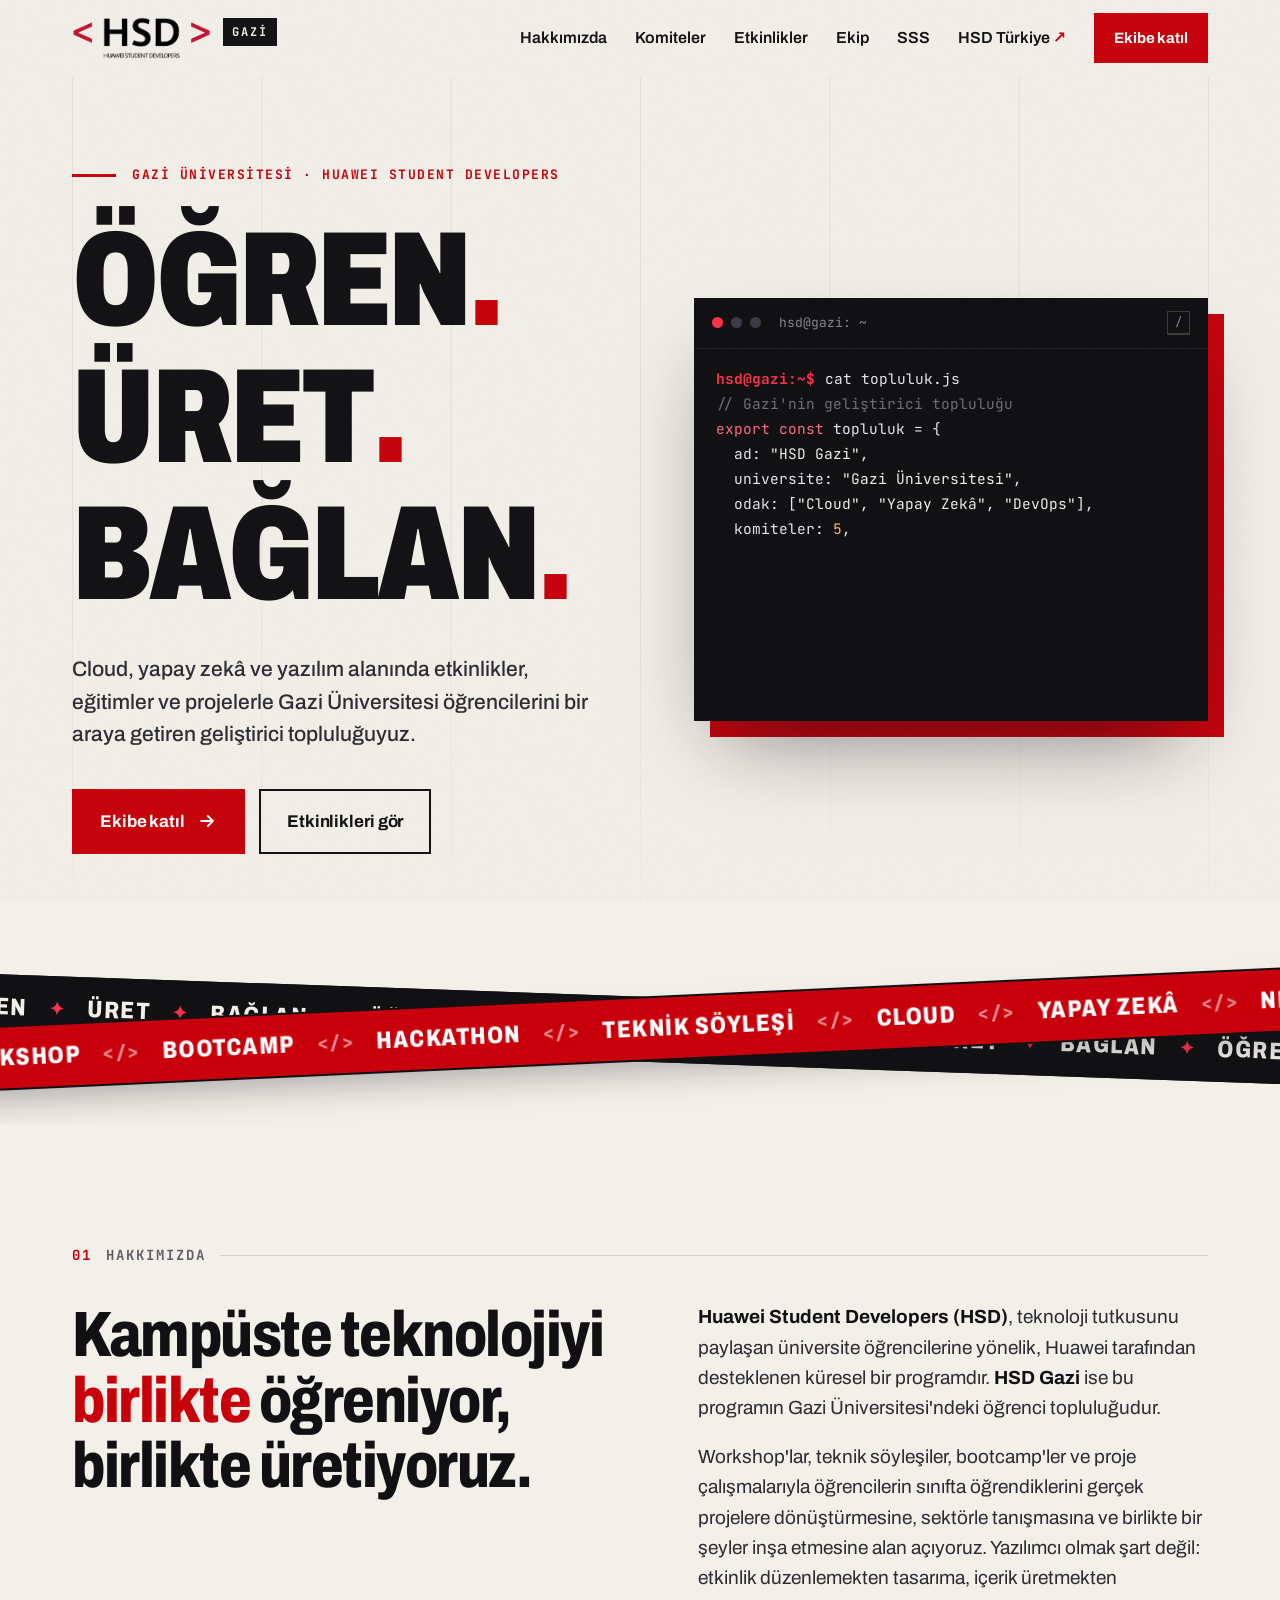
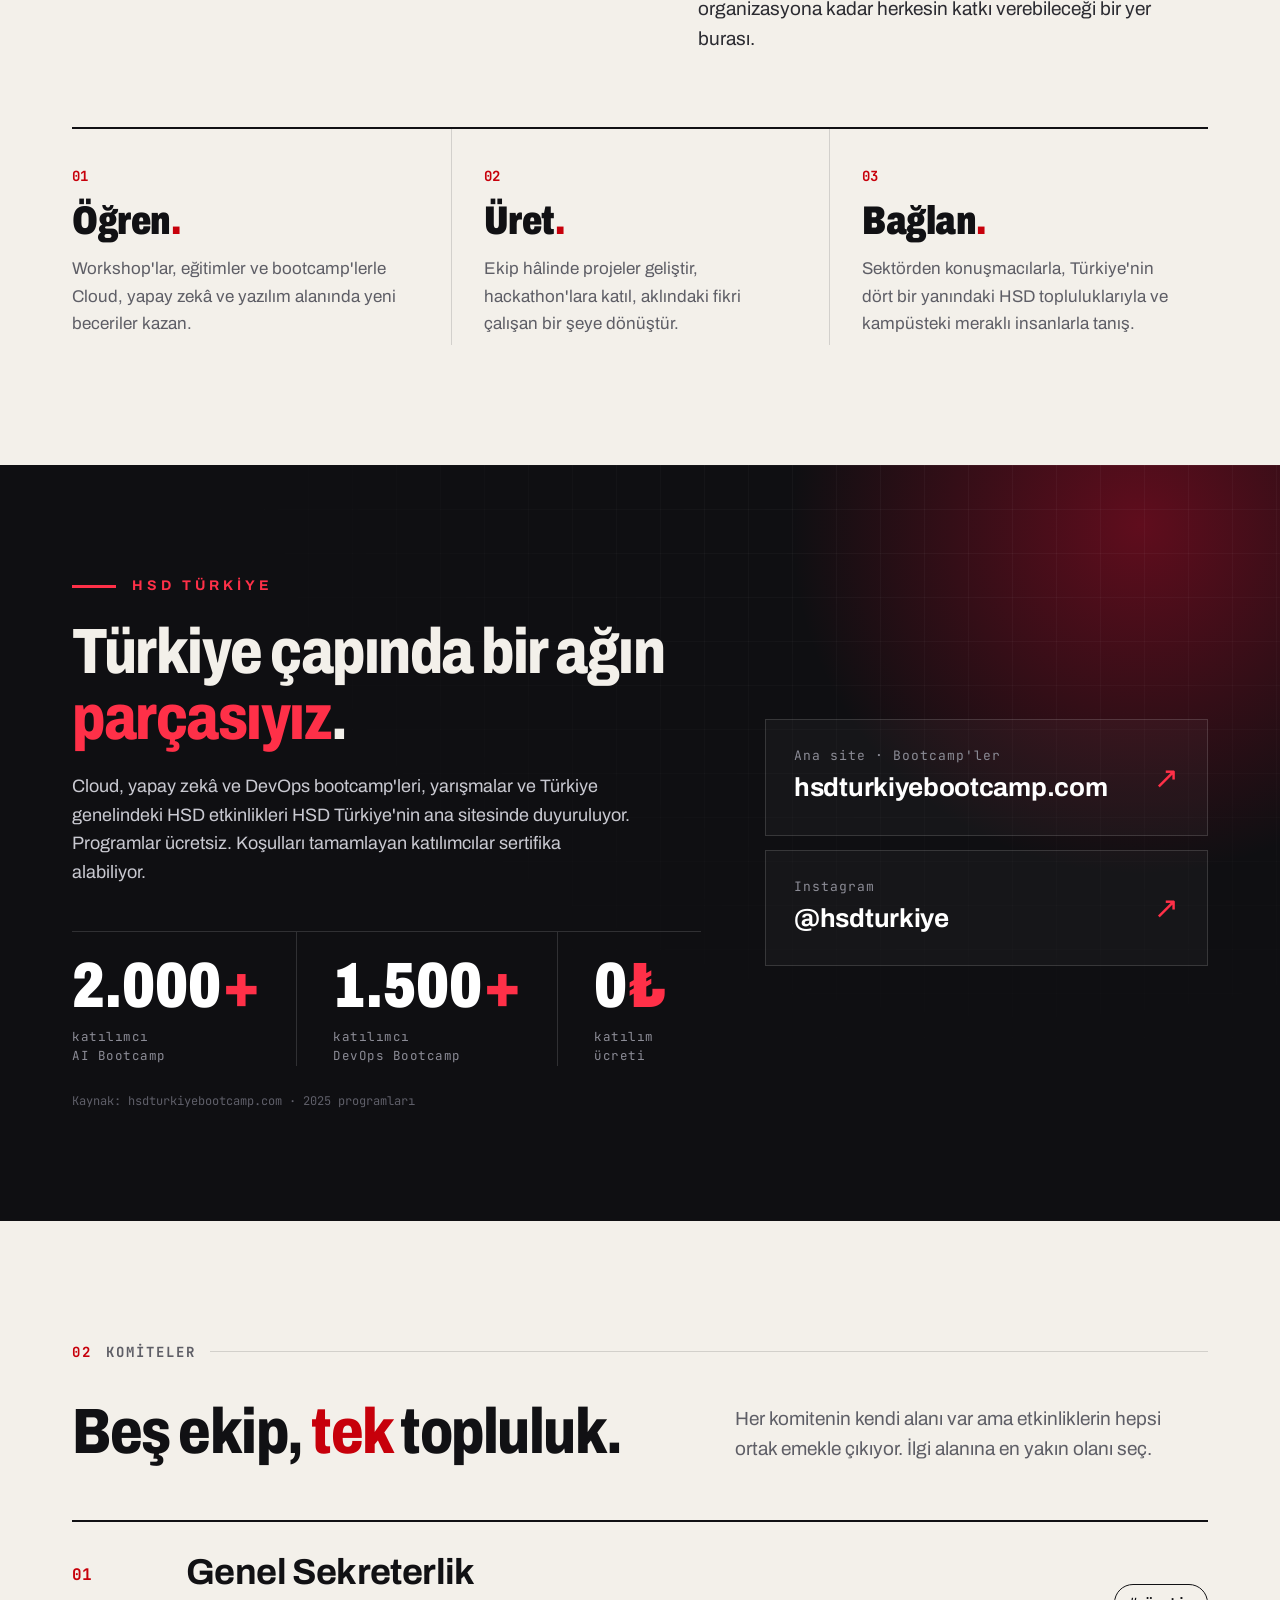
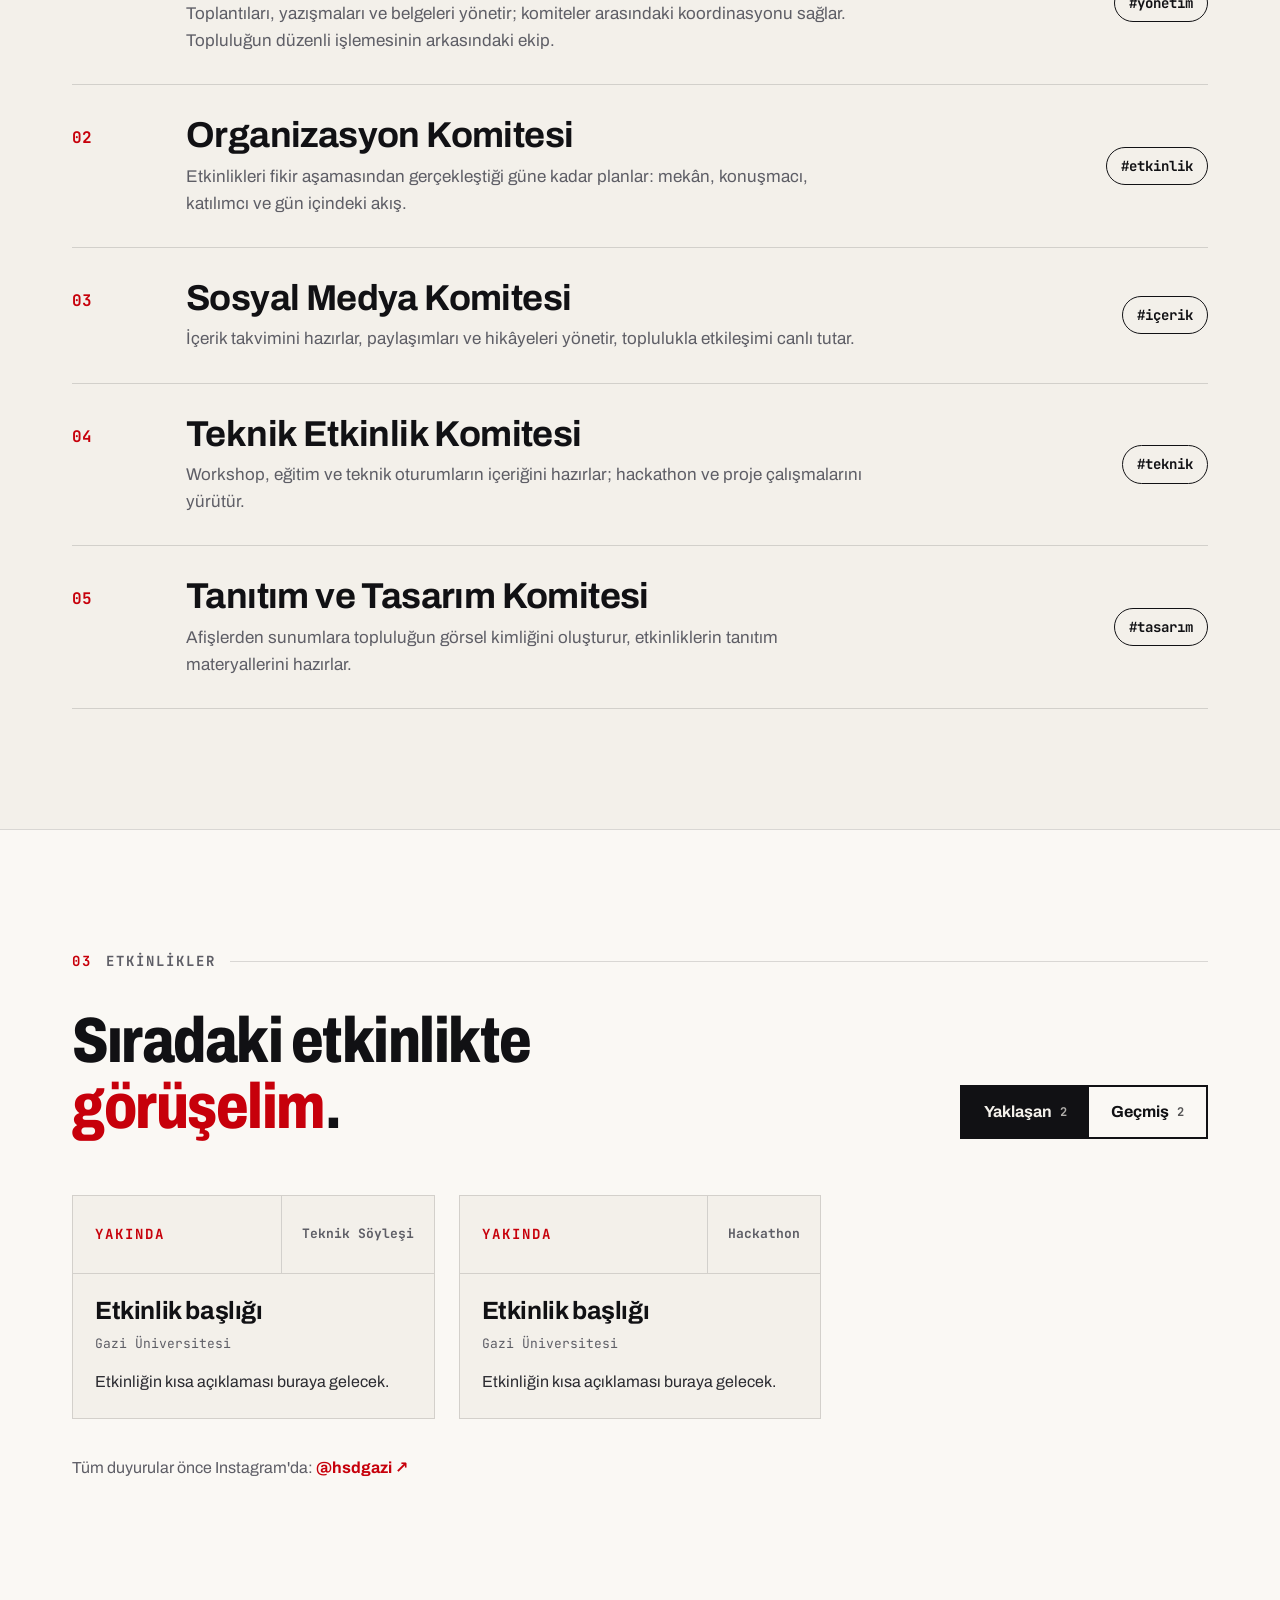
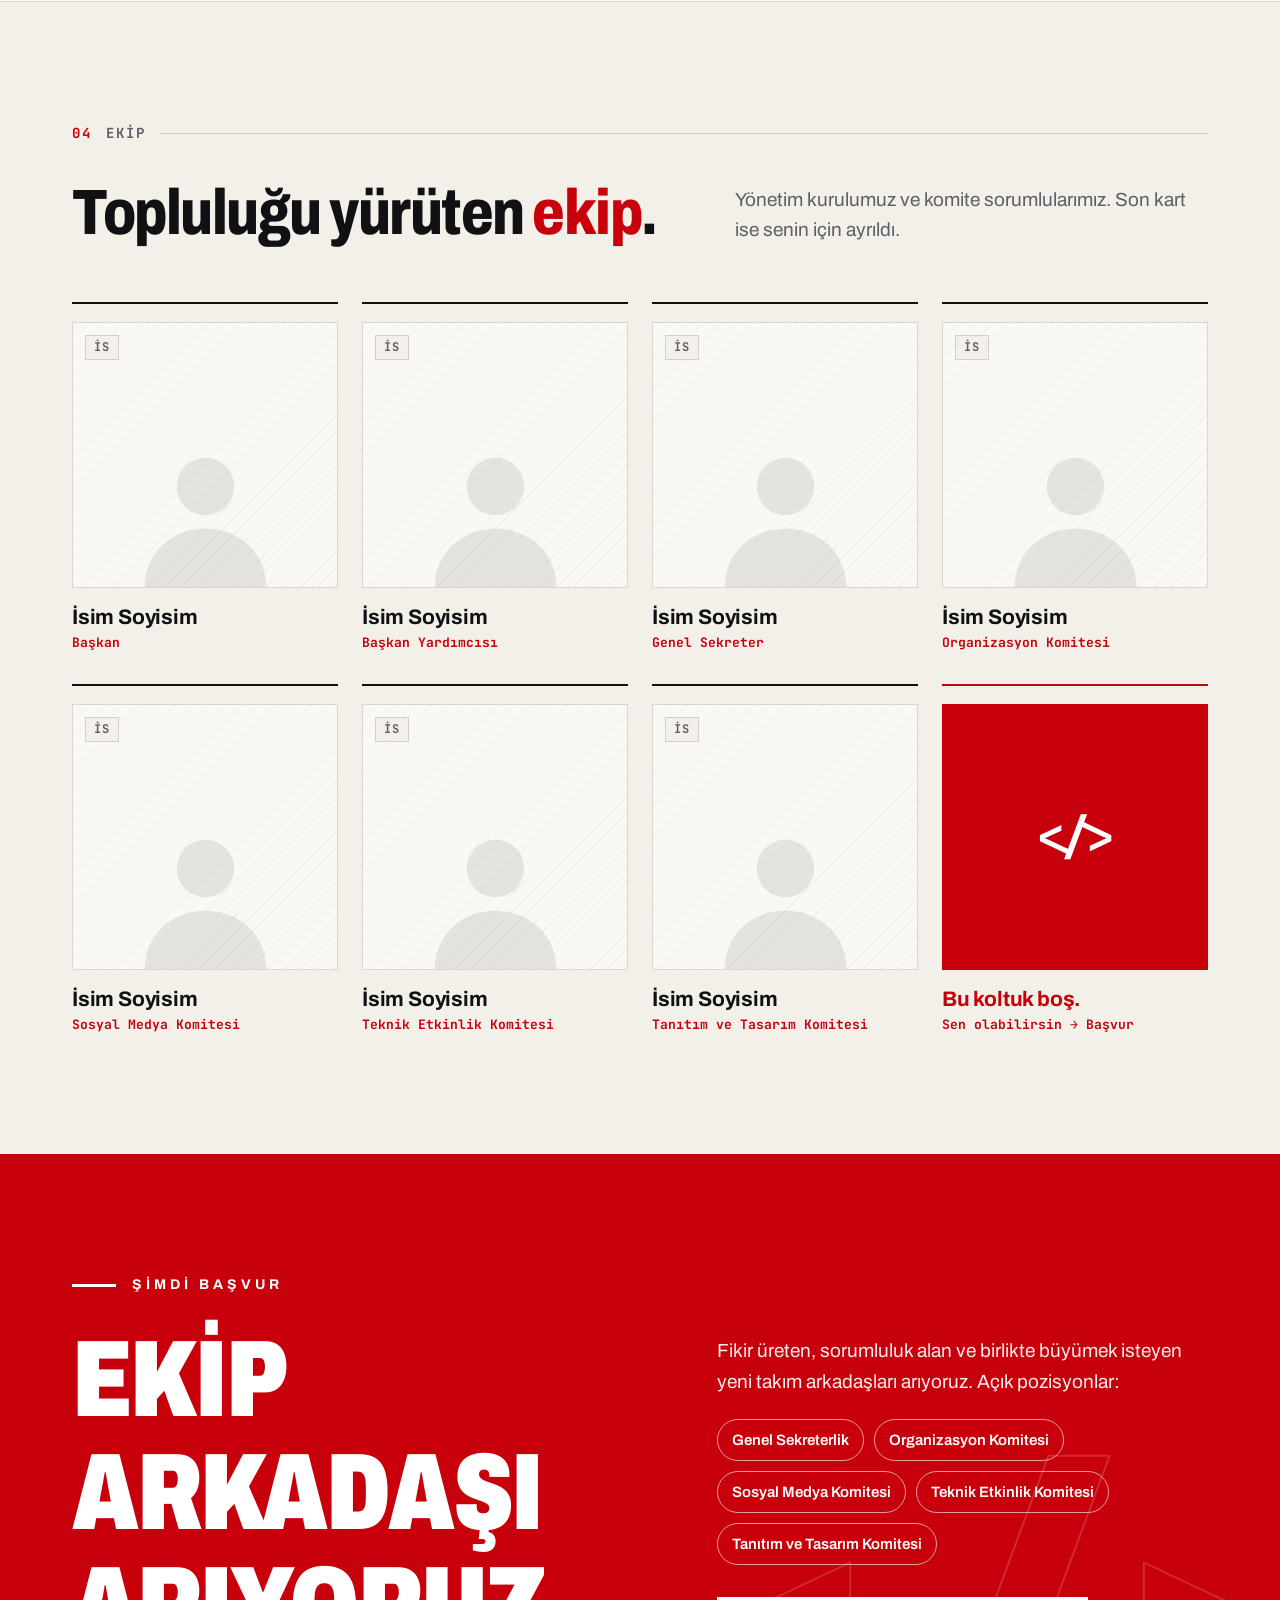
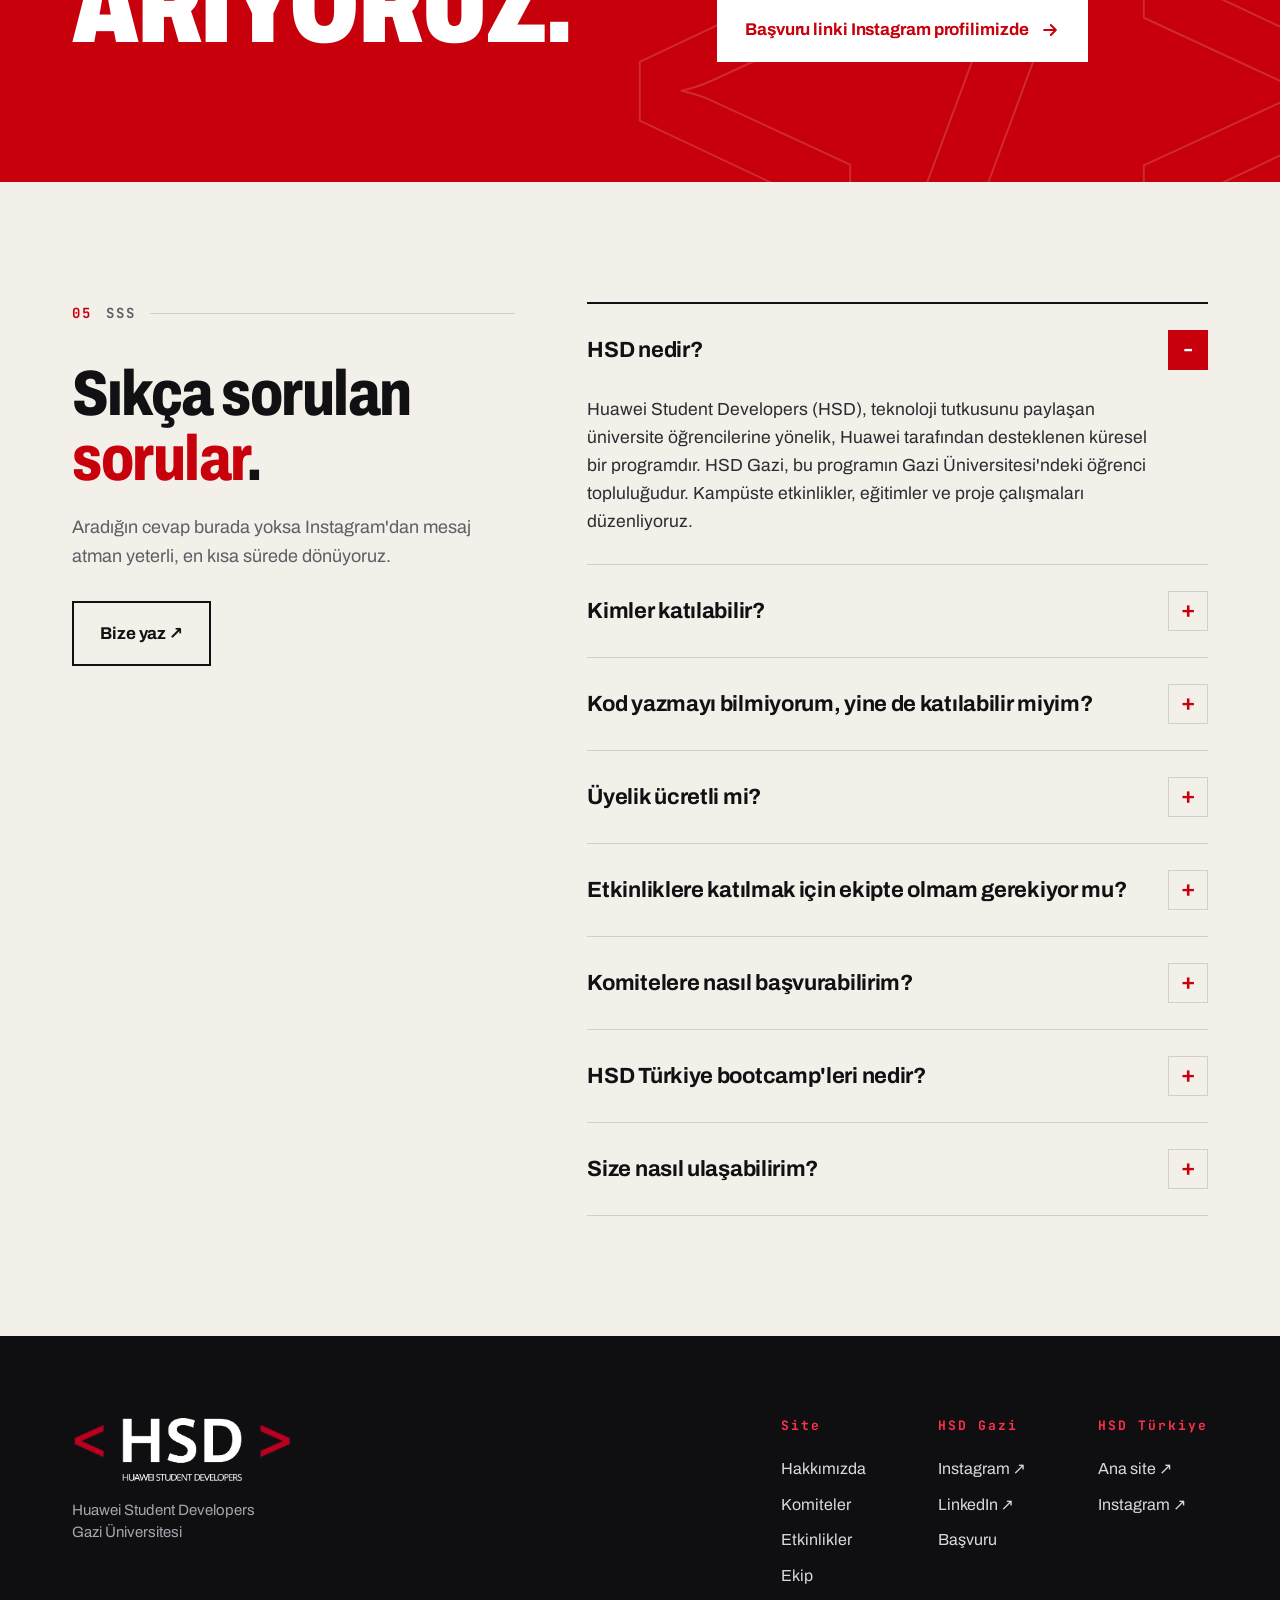
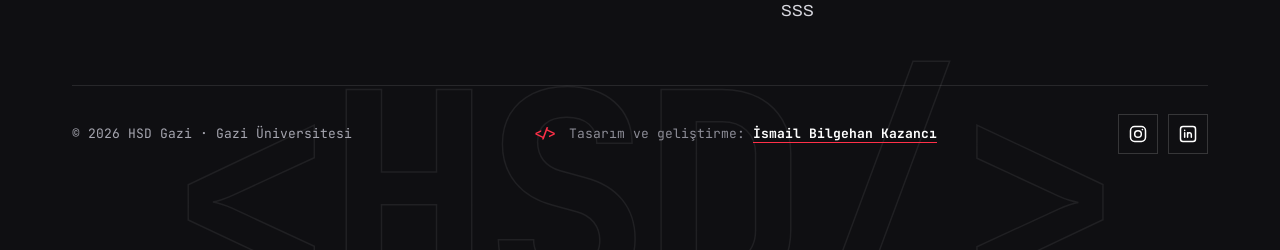
==== index.html @ d4f58fc0 "HSD Gazi topluluk sitesi: ilk sürüm Tek sayfalık, kütüphanesiz statik site. Çalışan terminal, komite" ====
<!DOCTYPE html>
<html lang="tr">
<head>
  <meta charset="utf-8">
  <meta name="viewport" content="width=device-width, initial-scale=1">
  <title>HSD Gazi · Huawei Student Developers Gazi Üniversitesi</title>
  <meta name="description" content="Huawei Student Developers Gazi Üniversitesi topluluğu. Cloud, yapay zekâ ve yazılım alanında etkinlikler, eğitimler ve projeler. Öğren, üret, bağlan.">
  <meta name="author" content="İsmail Bilgehan Kazancı">
  <meta property="og:title" content="HSD Gazi · Huawei Student Developers">
  <meta property="og:description" content="Gazi Üniversitesi'nin geliştirici topluluğu. Öğren, üret, bağlan.">
  <meta property="og:type" content="website">
  <meta property="og:locale" content="tr_TR">
  <!-- Deneme yayını adresi. Site başka bir adrese taşınınca bu iki satırı yeni adresle güncelleyin. -->
  <meta property="og:url" content="https://dailydana.github.io/hsd-gazi-web/">
  <meta property="og:image" content="https://dailydana.github.io/hsd-gazi-web/assets/img/og-image.png">
  <meta name="twitter:card" content="summary_large_image">
  <meta name="theme-color" content="#F3F0EA">
  <link rel="icon" href="assets/img/favicon.svg" type="image/svg+xml">
  <link rel="preconnect" href="https://fonts.googleapis.com">
  <link rel="preconnect" href="https://fonts.gstatic.com" crossorigin>
  <link href="https://fonts.googleapis.com/css2?family=Archivo:wdth,wght@62..125,400..900&family=JetBrains+Mono:wght@400;500;700&display=swap" rel="stylesheet">
  <link rel="stylesheet" href="assets/css/style.css">
  <script>document.documentElement.classList.add('js');</script>
</head>
<body>

<a class="skip" href="#hakkimizda">İçeriğe geç</a>

<!-- ===== Üst menü ===== -->
<header class="nav" id="nav">
  <div class="wrap nav-inner">
    <a href="#top" class="nav-logo" aria-label="HSD Gazi ana sayfa">
      <img src="assets/img/hsd-logo.png" alt="HSD · Huawei Student Developers" width="633" height="191">
      <span class="nav-uni">GAZİ</span>
    </a>
    <button class="nav-toggle" id="navToggle" aria-label="Menüyü aç" aria-expanded="false" aria-controls="navLinks">
      <span></span><span></span>
    </button>
    <nav class="nav-links" id="navLinks" aria-label="Ana menü">
      <a href="#hakkimizda" data-nav>Hakkımızda</a>
      <a href="#komiteler" data-nav>Komiteler</a>
      <a href="#etkinlikler" data-nav>Etkinlikler</a>
      <a href="#ekip" data-nav>Ekip</a>
      <a href="#sss" data-nav>SSS</a>
      <a href="https://hsdturkiyebootcamp.com/" target="_blank" rel="noopener" class="nav-ext">HSD Türkiye <span aria-hidden="true">↗</span></a>
      <a href="#basvur" class="btn btn-red btn-sm">Ekibe katıl</a>
    </nav>
  </div>
  <div class="progress" id="progress" aria-hidden="true"></div>
</header>

<main id="top">

  <!-- ===== Hero ===== -->
  <section class="hero" id="hero">
    <div class="hero-cols" aria-hidden="true"></div>
    <div class="hero-lit" aria-hidden="true"></div>
    <div class="hero-glow" aria-hidden="true"></div>

    <div class="wrap hero-grid">
      <div class="hero-text">
        <div class="kicker kicker-mono" data-scramble>GAZİ ÜNİVERSİTESİ · HUAWEI STUDENT DEVELOPERS</div>
        <h1 class="hero-title" aria-label="Öğren. Üret. Bağlan.">
          <span class="ln" aria-hidden="true"><span>ÖĞREN<span class="r">.</span></span></span>
          <span class="ln" aria-hidden="true"><span>ÜRET<span class="r">.</span></span></span>
          <span class="ln" aria-hidden="true"><span>BAĞLAN<span class="r">.</span></span></span>
        </h1>
        <p class="lead">Cloud, yapay zekâ ve yazılım alanında etkinlikler, eğitimler ve projelerle Gazi Üniversitesi öğrencilerini bir araya getiren geliştirici topluluğuyuz.</p>
        <div class="hero-cta">
          <a href="#basvur" class="btn btn-red">Ekibe katıl <svg viewBox="0 0 24 24" aria-hidden="true"><path d="M5 12h14M13 6l6 6-6 6"/></svg></a>
          <a href="#etkinlikler" class="btn btn-line">Etkinlikleri gör</a>
        </div>
      </div>

      <!-- Etkileşimli terminal: JS yoksa sabit kod gösterilir -->
      <div class="term" id="term">
        <div class="code-bar">
          <i></i><i></i><i></i>
          <span>hsd@gazi: ~</span>
          <kbd class="kbd" title="Terminale odaklanmak için / tuşuna bas">/</kbd>
        </div>
        <div class="term-body" id="termBody">
          <div class="term-out" id="termOut" aria-live="polite">
<div class="t-line"><span class="term-ps">hsd@gazi:~$</span>cat topluluk.js</div>
<div class="t-line"><span class="c">// Gazi'nin geliştirici topluluğu</span></div>
<div class="t-line"><span class="k">export const</span> topluluk = {</div>
<div class="t-line">  ad: <span class="s">"HSD Gazi"</span>,</div>
<div class="t-line">  universite: <span class="s">"Gazi Üniversitesi"</span>,</div>
<div class="t-line">  odak: [<span class="s">"Cloud"</span>, <span class="s">"Yapay Zekâ"</span>, <span class="s">"DevOps"</span>],</div>
<div class="t-line">  komiteler: <span class="n">5</span>,</div>
<div class="t-line">  yeniUye: <span class="k">null</span>, <span class="c">// seni bekliyoruz</span></div>
<div class="t-line">};</div>
          </div>
          <form class="term-line" id="termForm" autocomplete="off" hidden>
            <label class="term-ps" for="termIn">hsd@gazi:~$</label>
            <input id="termIn" class="term-in" type="text" spellcheck="false" autocapitalize="off" autocomplete="off" enterkeyhint="send" aria-label="Terminal komutu. Başlamak için help yaz.">
          </form>
        </div>
        <div class="term-chips" id="termChips" hidden>
          <span class="term-chips-label">dene:</span>
          <button type="button" data-cmd="help">help</button>
          <button type="button" data-cmd="komiteler">komiteler</button>
          <button type="button" data-cmd="etkinlikler">etkinlikler</button>
          <button type="button" data-cmd="basvur">basvur</button>
        </div>
      </div>
    </div>
  </section>

  <!-- ===== Kesişen bantlar ===== -->
  <div class="bands" aria-hidden="true">
    <div class="band band-dark">
      <div class="band-track band-rev">
        <span>ÖĞREN</span><i>✦</i><span>ÜRET</span><i>✦</i><span>BAĞLAN</span><i>✦</i><span>ÖĞREN</span><i>✦</i><span>ÜRET</span><i>✦</i><span>BAĞLAN</span><i>✦</i><span>ÖĞREN</span><i>✦</i><span>ÜRET</span><i>✦</i><span>BAĞLAN</span><i>✦</i>
        <span>ÖĞREN</span><i>✦</i><span>ÜRET</span><i>✦</i><span>BAĞLAN</span><i>✦</i><span>ÖĞREN</span><i>✦</i><span>ÜRET</span><i>✦</i><span>BAĞLAN</span><i>✦</i><span>ÖĞREN</span><i>✦</i><span>ÜRET</span><i>✦</i><span>BAĞLAN</span><i>✦</i>
      </div>
    </div>
    <div class="band band-red">
      <div class="band-track">
        <span>WORKSHOP</span><i>&lt;/&gt;</i><span>BOOTCAMP</span><i>&lt;/&gt;</i><span>HACKATHON</span><i>&lt;/&gt;</i><span>TEKNİK SÖYLEŞİ</span><i>&lt;/&gt;</i><span>CLOUD</span><i>&lt;/&gt;</i><span>YAPAY ZEKÂ</span><i>&lt;/&gt;</i><span>NETWORKING</span><i>&lt;/&gt;</i>
        <span>WORKSHOP</span><i>&lt;/&gt;</i><span>BOOTCAMP</span><i>&lt;/&gt;</i><span>HACKATHON</span><i>&lt;/&gt;</i><span>TEKNİK SÖYLEŞİ</span><i>&lt;/&gt;</i><span>CLOUD</span><i>&lt;/&gt;</i><span>YAPAY ZEKÂ</span><i>&lt;/&gt;</i><span>NETWORKING</span><i>&lt;/&gt;</i>
      </div>
    </div>
  </div>

  <!-- ===== Hakkımızda ===== -->
  <section class="sec" id="hakkimizda">
    <div class="wrap">
      <div class="sec-head"><span class="sec-no">01</span><span class="sec-label" data-scramble>HAKKIMIZDA</span></div>
      <div class="about-grid">
        <h2 class="h2 reveal">Kampüste teknolojiyi <em>birlikte</em> öğreniyor, birlikte üretiyoruz.</h2>
        <div class="about-text reveal">
          <p><strong>Huawei Student Developers (HSD)</strong>, teknoloji tutkusunu paylaşan üniversite öğrencilerine yönelik, Huawei tarafından desteklenen küresel bir programdır. <strong>HSD Gazi</strong> ise bu programın Gazi Üniversitesi'ndeki öğrenci topluluğudur.</p>
          <p>Workshop'lar, teknik söyleşiler, bootcamp'ler ve proje çalışmalarıyla öğrencilerin sınıfta öğrendiklerini gerçek projelere dönüştürmesine, sektörle tanışmasına ve birlikte bir şeyler inşa etmesine alan açıyoruz. Yazılımcı olmak şart değil: etkinlik düzenlemekten tasarıma, içerik üretmekten organizasyona kadar herkesin katkı verebileceği bir yer burası.</p>
        </div>
      </div>

      <div class="pillars">
        <article class="pillar reveal">
          <span class="pillar-no">01</span>
          <h3>Öğren</h3>
          <p>Workshop'lar, eğitimler ve bootcamp'lerle Cloud, yapay zekâ ve yazılım alanında yeni beceriler kazan.</p>
        </article>
        <article class="pillar reveal">
          <span class="pillar-no">02</span>
          <h3>Üret</h3>
          <p>Ekip hâlinde projeler geliştir, hackathon'lara katıl, aklındaki fikri çalışan bir şeye dönüştür.</p>
        </article>
        <article class="pillar reveal">
          <span class="pillar-no">03</span>
          <h3>Bağlan</h3>
          <p>Sektörden konuşmacılarla, Türkiye'nin dört bir yanındaki HSD topluluklarıyla ve kampüsteki meraklı insanlarla tanış.</p>
        </article>
      </div>
    </div>
  </section>

  <!-- ===== HSD Türkiye ===== -->
  <section class="tr-band" id="hsd-turkiye">
    <div class="wrap tr-grid">
      <div class="reveal">
        <div class="kicker kicker-light">HSD TÜRKİYE</div>
        <h2 class="h2 h2-light">Türkiye çapında bir ağın <em>parçasıyız</em>.</h2>
        <p>Cloud, yapay zekâ ve DevOps bootcamp'leri, yarışmalar ve Türkiye genelindeki HSD etkinlikleri HSD Türkiye'nin ana sitesinde duyuruluyor. Programlar ücretsiz. Koşulları tamamlayan katılımcılar sertifika alabiliyor.</p>

        <div class="stats">
          <div class="stat">
            <div class="stat-num"><span data-count="2000">2.000</span><b>+</b></div>
            <div class="stat-label">katılımcı<br>AI Bootcamp</div>
          </div>
          <div class="stat">
            <div class="stat-num"><span data-count="1500">1.500</span><b>+</b></div>
            <div class="stat-label">katılımcı<br>DevOps Bootcamp</div>
          </div>
          <div class="stat">
            <div class="stat-num"><span>0</span><b>₺</b></div>
            <div class="stat-label">katılım<br>ücreti</div>
          </div>
        </div>
        <p class="stats-src">Kaynak: hsdturkiyebootcamp.com · 2025 programları</p>
      </div>

      <div class="tr-links reveal">
        <a class="tr-link" href="https://hsdturkiyebootcamp.com/" target="_blank" rel="noopener">
          <span class="tr-link-label">Ana site · Bootcamp'ler</span>
          <strong>hsdturkiyebootcamp.com</strong>
          <span class="tr-arrow" aria-hidden="true">↗</span>
        </a>
        <a class="tr-link" href="https://www.instagram.com/hsdturkiye/" target="_blank" rel="noopener">
          <span class="tr-link-label">Instagram</span>
          <strong>@hsdturkiye</strong>
          <span class="tr-arrow" aria-hidden="true">↗</span>
        </a>
      </div>
    </div>
  </section>

  <!-- ===== Komiteler ===== -->
  <section class="sec" id="komiteler">
    <div class="wrap">
      <div class="sec-head"><span class="sec-no">02</span><span class="sec-label" data-scramble>KOMİTELER</span></div>
      <div class="sec-intro">
        <h2 class="h2 reveal">Beş ekip, <em>tek</em> topluluk.</h2>
        <p class="reveal">Her komitenin kendi alanı var ama etkinliklerin hepsi ortak emekle çıkıyor. İlgi alanına en yakın olanı seç.</p>
      </div>

      <div class="list">
        <article class="row reveal">
          <span class="row-no">01</span>
          <div class="row-body">
            <h3>Genel Sekreterlik</h3>
            <p>Toplantıları, yazışmaları ve belgeleri yönetir; komiteler arasındaki koordinasyonu sağlar. Topluluğun düzenli işlemesinin arkasındaki ekip.</p>
          </div>
          <span class="tag">#yönetim</span>
        </article>
        <article class="row reveal">
          <span class="row-no">02</span>
          <div class="row-body">
            <h3>Organizasyon Komitesi</h3>
            <p>Etkinlikleri fikir aşamasından gerçekleştiği güne kadar planlar: mekân, konuşmacı, katılımcı ve gün içindeki akış.</p>
          </div>
          <span class="tag">#etkinlik</span>
        </article>
        <article class="row reveal">
          <span class="row-no">03</span>
          <div class="row-body">
            <h3>Sosyal Medya Komitesi</h3>
            <p>İçerik takvimini hazırlar, paylaşımları ve hikâyeleri yönetir, toplulukla etkileşimi canlı tutar.</p>
          </div>
          <span class="tag">#içerik</span>
        </article>
        <article class="row reveal">
          <span class="row-no">04</span>
          <div class="row-body">
            <h3>Teknik Etkinlik Komitesi</h3>
            <p>Workshop, eğitim ve teknik oturumların içeriğini hazırlar; hackathon ve proje çalışmalarını yürütür.</p>
          </div>
          <span class="tag">#teknik</span>
        </article>
        <article class="row reveal">
          <span class="row-no">05</span>
          <div class="row-body">
            <h3>Tanıtım ve Tasarım Komitesi</h3>
            <p>Afişlerden sunumlara topluluğun görsel kimliğini oluşturur, etkinliklerin tanıtım materyallerini hazırlar.</p>
          </div>
          <span class="tag">#tasarım</span>
        </article>
      </div>
    </div>
  </section>

  <!-- ===== Etkinlikler ===== -->
  <section class="sec sec-paper" id="etkinlikler">
    <div class="wrap">
      <div class="sec-head"><span class="sec-no">03</span><span class="sec-label" data-scramble>ETKİNLİKLER</span></div>
      <div class="sec-intro sec-intro-row">
        <h2 class="h2 reveal">Sıradaki etkinlikte <em>görüşelim</em>.</h2>
        <div class="tabs" role="tablist" aria-label="Etkinlik filtresi">
          <button class="tab is-active" role="tab" aria-selected="true" aria-controls="events" data-tab="yaklasan">Yaklaşan <span class="tab-n" data-n="yaklasan"></span></button>
          <button class="tab" role="tab" aria-selected="false" aria-controls="events" data-tab="gecmis">Geçmiş <span class="tab-n" data-n="gecmis"></span></button>
        </div>
      </div>
      <div class="events" id="events" role="tabpanel">
        <noscript><p class="events-empty">Etkinlikleri görmek için JavaScript'i etkinleştir ya da Instagram'da <a href="https://www.instagram.com/hsdgazi/">@hsdgazi</a>'yi takip et.</p></noscript>
      </div>
      <p class="events-note">Tüm duyurular önce Instagram'da: <a href="https://www.instagram.com/hsdgazi/" target="_blank" rel="noopener">@hsdgazi ↗</a></p>
    </div>
  </section>

  <!-- ===== Ekip ===== -->
  <section class="sec" id="ekip">
    <div class="wrap">
      <div class="sec-head"><span class="sec-no">04</span><span class="sec-label" data-scramble>EKİP</span></div>
      <div class="sec-intro">
        <h2 class="h2 reveal">Topluluğu yürüten <em>ekip</em>.</h2>
        <p class="reveal">Yönetim kurulumuz ve komite sorumlularımız. Son kart ise senin için ayrıldı.</p>
      </div>
      <div class="team" id="team"></div>
    </div>
  </section>

  <!-- ===== Başvuru ===== -->
  <section class="apply" id="basvur">
    <div class="apply-ghost" aria-hidden="true">&lt;/&gt;</div>
    <div class="wrap apply-grid">
      <div class="reveal">
        <div class="kicker kicker-white">ŞİMDİ BAŞVUR</div>
        <h2 class="apply-title">EKİP ARKADAŞI<br>ARIYORUZ.</h2>
      </div>
      <div class="apply-side reveal">
        <p>Fikir üreten, sorumluluk alan ve birlikte büyümek isteyen yeni takım arkadaşları arıyoruz. Açık pozisyonlar:</p>
        <ul class="chips">
          <li>Genel Sekreterlik</li>
          <li>Organizasyon Komitesi</li>
          <li>Sosyal Medya Komitesi</li>
          <li>Teknik Etkinlik Komitesi</li>
          <li>Tanıtım ve Tasarım Komitesi</li>
        </ul>
        <a class="btn btn-white" data-basvuru href="https://www.instagram.com/hsdgazi/" target="_blank" rel="noopener">
          <span data-basvuru-label>Başvuru linki Instagram profilimizde</span>
          <svg viewBox="0 0 24 24" aria-hidden="true"><path d="M5 12h14M13 6l6 6-6 6"/></svg>
        </a>
      </div>
    </div>
  </section>

  <!-- ===== SSS ===== -->
  <section class="sec" id="sss">
    <div class="wrap faq-grid">
      <div class="faq-side">
        <div class="sec-head"><span class="sec-no">05</span><span class="sec-label" data-scramble>SSS</span></div>
        <h2 class="h2 reveal">Sıkça sorulan <em>sorular</em>.</h2>
        <p class="reveal">Aradığın cevap burada yoksa Instagram'dan mesaj atman yeterli, en kısa sürede dönüyoruz.</p>
        <a class="btn btn-line reveal" href="https://www.instagram.com/hsdgazi/" target="_blank" rel="noopener">Bize yaz ↗</a>
      </div>

      <div class="faq">
        <details class="reveal" open>
          <summary>HSD nedir?</summary>
          <div class="faq-a"><p>Huawei Student Developers (HSD), teknoloji tutkusunu paylaşan üniversite öğrencilerine yönelik, Huawei tarafından desteklenen küresel bir programdır. HSD Gazi, bu programın Gazi Üniversitesi'ndeki öğrenci topluluğudur. Kampüste etkinlikler, eğitimler ve proje çalışmaları düzenliyoruz.</p></div>
        </details>
        <details class="reveal">
          <summary>Kimler katılabilir?</summary>
          <div class="faq-a"><p>Gazi Üniversitesi'nde okuyan tüm öğrenciler. Bölüm ya da sınıf şartı yok. Mühendislikten iletişime, tasarımdan işletmeye kadar her alandan öğrencinin yapabileceği bir iş var.</p></div>
        </details>
        <details class="reveal">
          <summary>Kod yazmayı bilmiyorum, yine de katılabilir miyim?</summary>
          <div class="faq-a"><p>Kesinlikle. Genel Sekreterlik, Organizasyon, Sosyal Medya ve Tanıtım-Tasarım komitelerinde kodlama bilgisi gerekmiyor. Teknik etkinliklerimizin çoğu da temelden başlıyor, yani öğrenmek için doğru yerdesin.</p></div>
        </details>
        <details class="reveal">
          <summary>Üyelik ücretli mi?</summary>
          <div class="faq-a"><p>Hayır. Topluluğa katılmak ve etkinliklerimize gelmek ücretsizdir.</p></div>
        </details>
        <details class="reveal">
          <summary>Etkinliklere katılmak için ekipte olmam gerekiyor mu?</summary>
          <div class="faq-a"><p>Hayır. Etkinliklerimiz tüm öğrencilere açık. Ön kayıt gereken etkinliklerde kayıt linkini duyuruda paylaşıyoruz.</p></div>
        </details>
        <details class="reveal">
          <summary>Komitelere nasıl başvurabilirim?</summary>
          <div class="faq-a"><p>Başvuru dönemlerinde formu doldurman yeterli. Form linkini bu sitenin <a href="#basvur">Başvuru</a> bölümünde ve Instagram profilimizde paylaşıyoruz. Başvurular değerlendirildikten sonra seninle iletişime geçiyoruz.</p></div>
        </details>
        <details class="reveal">
          <summary>HSD Türkiye bootcamp'leri nedir?</summary>
          <div class="faq-a"><p>HSD Türkiye'nin Cloud, yapay zekâ ve DevOps gibi alanlarda düzenlediği ücretsiz, çevrim içi eğitim programlarıdır. Koşulları tamamlayan katılımcılar sertifika alabiliyor. Güncel programlar için: <a href="https://hsdturkiyebootcamp.com/" target="_blank" rel="noopener">hsdturkiyebootcamp.com ↗</a></p></div>
        </details>
        <details class="reveal">
          <summary>Size nasıl ulaşabilirim?</summary>
          <div class="faq-a"><p>En hızlı yol Instagram: <a href="https://www.instagram.com/hsdgazi/" target="_blank" rel="noopener">@hsdgazi</a>. Kurumsal iş birlikleri ve sponsorluk için <a href="https://tr.linkedin.com/company/hsdc-gazi-university" target="_blank" rel="noopener">LinkedIn</a> üzerinden de yazabilirsin.</p></div>
        </details>
      </div>
    </div>
  </section>

</main>

<!-- ===== Alt bilgi ===== -->
<footer class="footer">
  <div class="footer-mega" aria-hidden="true">&lt;HSD/&gt;</div>
  <div class="wrap">
    <div class="footer-top">
      <div class="footer-brand">
        <img src="assets/img/hsd-logo-beyaz.png" alt="HSD · Huawei Student Developers" width="633" height="191">
        <p>Huawei Student Developers<br>Gazi Üniversitesi</p>
      </div>
      <div class="footer-cols">
        <div>
          <h4>Site</h4>
          <a href="#hakkimizda">Hakkımızda</a>
          <a href="#komiteler">Komiteler</a>
          <a href="#etkinlikler">Etkinlikler</a>
          <a href="#ekip">Ekip</a>
          <a href="#sss">SSS</a>
        </div>
        <div>
          <h4>HSD Gazi</h4>
          <a href="https://www.instagram.com/hsdgazi/" target="_blank" rel="noopener">Instagram ↗</a>
          <a href="https://tr.linkedin.com/company/hsdc-gazi-university" target="_blank" rel="noopener">LinkedIn ↗</a>
          <a href="#basvur">Başvuru</a>
        </div>
        <div>
          <h4>HSD Türkiye</h4>
          <a href="https://hsdturkiyebootcamp.com/" target="_blank" rel="noopener">Ana site ↗</a>
          <a href="https://www.instagram.com/hsdturkiye/" target="_blank" rel="noopener">Instagram ↗</a>
        </div>
      </div>
    </div>
    <div class="footer-bottom">
      <span>© <span id="year">2026</span> HSD Gazi · Gazi Üniversitesi</span>
      <span class="footer-credit"><span class="footer-credit-tag">&lt;/&gt;</span> Tasarım ve geliştirme: <a href="https://github.com/DailyDana" target="_blank" rel="noopener author">İsmail Bilgehan Kazancı</a></span>
      <span class="footer-social">
        <a href="https://www.instagram.com/hsdgazi/" target="_blank" rel="noopener" aria-label="Instagram">
          <svg viewBox="0 0 24 24" aria-hidden="true"><rect x="3" y="3" width="18" height="18" rx="5"/><circle cx="12" cy="12" r="4"/><circle cx="17.3" cy="6.7" r="1" class="fill"/></svg>
        </a>
        <a href="https://tr.linkedin.com/company/hsdc-gazi-university" target="_blank" rel="noopener" aria-label="LinkedIn">
          <svg viewBox="0 0 24 24" aria-hidden="true"><rect x="3" y="3" width="18" height="18" rx="3"/><path d="M8 10.5V16M8 7.6v.1M11.5 16v-5.5M11.5 13c0-1.6 1-2.6 2.3-2.6s2.2.9 2.2 2.6V16"/></svg>
        </a>
      </span>
    </div>
  </div>
</footer>

<script src="assets/js/veri.js"></script>
<script src="assets/js/main.js"></script>
</body>
</html>
---- assets/css/style.css ----
/* =========================================================
   HSD Gazi — stil dosyası
   Renkler ve yazı tipleri :root içinde; afişle aynı kimlik.
   ========================================================= */
:root {
  --bg: #F3F0EA;
  --paper: #FAF8F4;
  --ink: #111114;
  --ink-2: #2B2B31;
  --mute: #5E5E66;
  --line: rgba(17, 17, 20, .14);
  --red: #C7000B;
  --red-dark: #A3000A;
  --red-hi: #FF3048;
  --dark: #0F0F12;
  --cream-on-dark: #F3F0EA;

  --display: 'Archivo', system-ui, -apple-system, 'Segoe UI', sans-serif;
  --mono: 'JetBrains Mono', ui-monospace, 'Cascadia Mono', Consolas, monospace;

  --maxw: 1200px;
  --gutter: 32px;
  --nav-h: 76px;
  --ease-out: cubic-bezier(.2, .8, .2, 1);
}

* { box-sizing: border-box; margin: 0; padding: 0; }
html { scroll-behavior: smooth; scroll-padding-top: calc(var(--nav-h) + 12px); }
body {
  background: var(--bg);
  color: var(--ink);
  font-family: var(--display);
  font-size: 18px;
  line-height: 1.6;
  -webkit-font-smoothing: antialiased;
  overflow-x: hidden;
}
/* kâğıt dokusu (normal karışım; kaydırmada ucuz) */
body::after {
  content: ''; position: fixed; inset: 0; pointer-events: none; z-index: 90; opacity: .45;
  background-image: url("data:image/svg+xml,%3Csvg xmlns='http://www.w3.org/2000/svg' width='240' height='240'%3E%3Cfilter id='n'%3E%3CfeTurbulence type='fractalNoise' baseFrequency='.85' numOctaves='3' stitchTiles='stitch'/%3E%3CfeColorMatrix values='0 0 0 0 0.3 0 0 0 0 0.27 0 0 0 0 0.24 0 0 0 .1 0'/%3E%3C/filter%3E%3Crect width='100%25' height='100%25' filter='url(%23n)'/%3E%3C/svg%3E");
}
img { max-width: 100%; display: block; height: auto; }
a { color: inherit; text-decoration: none; }
button { font: inherit; color: inherit; background: none; border: 0; cursor: pointer; }
:focus-visible { outline: 3px solid var(--red); outline-offset: 3px; }
::selection { background: var(--red); color: #fff; }

.wrap { max-width: var(--maxw); margin: 0 auto; padding: 0 var(--gutter); }

.skip {
  position: absolute; left: 16px; top: -60px; z-index: 200;
  background: var(--ink); color: #fff; padding: 10px 16px; font-weight: 700;
}
.skip:focus { top: 12px; }

/* ---------- ortak parçalar ---------- */
.kicker {
  display: flex; align-items: center; gap: 16px;
  font-size: 14px; font-weight: 700; letter-spacing: 4px; color: var(--red);
}
.kicker::before { content: ''; width: 44px; height: 3px; background: currentColor; flex-shrink: 0; }
.kicker-mono { font-family: var(--mono); font-size: 13px; letter-spacing: 1.5px; }
.kicker-light { color: var(--red-hi); }
.kicker-white { color: #fff; }

.h2 {
  font-size: clamp(36px, 5vw, 64px); line-height: 1.02; font-weight: 800;
  font-stretch: 80%; letter-spacing: -1.5px;
}
.h2 em { font-style: normal; color: var(--red); }
.h2-light { color: var(--cream-on-dark); }
.h2-light em { color: var(--red-hi); }

.btn {
  display: inline-flex; align-items: center; justify-content: center; gap: 12px;
  font-weight: 700; font-size: 17px; letter-spacing: -.1px;
  padding: 17px 26px; border: 2px solid transparent;
  transition: transform .2s ease, background .2s ease, color .2s ease, border-color .2s ease, box-shadow .2s ease;
}
.btn svg { width: 20px; height: 20px; fill: none; stroke: currentColor; stroke-width: 2.4; stroke-linecap: round; stroke-linejoin: round; transition: transform .2s ease; }
.btn:hover svg { transform: translateX(4px); }
.btn-red { background: var(--red); color: #fff; }
.btn-red:hover { background: var(--red-dark); box-shadow: 5px 5px 0 var(--ink); transform: translate(-2px, -2px); }
.btn-line { border-color: var(--ink); }
.btn-line:hover { background: var(--ink); color: var(--bg); }
.btn-white { background: #fff; color: var(--red); }
.btn-white:hover { background: var(--ink); color: #fff; box-shadow: 5px 5px 0 rgba(0,0,0,.25); transform: translate(-2px, -2px); }
.btn-sm { padding: 11px 18px; font-size: 15px; }

.sec { padding: 120px 0; position: relative; }
.sec-paper { background: var(--paper); border-top: 1px solid var(--line); border-bottom: 1px solid var(--line); }
.sec-head {
  display: flex; align-items: center; gap: 14px; margin-bottom: 36px;
  font-family: var(--mono); font-size: 14px; font-weight: 700; letter-spacing: 2px;
}
.sec-no { color: var(--red); }
.sec-label { color: var(--mute); }
.sec-head::after { content: ''; flex: 1; height: 1px; background: var(--line); }

.sec-intro { display: grid; grid-template-columns: 1.3fr 1fr; gap: 48px; align-items: end; margin-bottom: 56px; }
.sec-intro p { color: var(--mute); font-size: 19px; max-width: 460px; }

/* ---------- menü ---------- */
.nav {
  position: sticky; top: 0; z-index: 60;
  background: rgba(243, 240, 234, .86);
  backdrop-filter: blur(14px) saturate(1.2); -webkit-backdrop-filter: blur(14px) saturate(1.2);
  border-bottom: 1px solid transparent;
  transition: border-color .25s ease;
}
.nav.is-scrolled { border-bottom-color: var(--line); }
.nav-inner { height: var(--nav-h); display: flex; align-items: center; justify-content: space-between; }
/* Logo görselinde "HSD" harfleri yüksekliğin %3,1'i ile %69'u arasında, altında küçük alt yazı var.
   GAZİ etiketi görselin ortasına değil, harflerin üst ve alt kenarına hizalanıyor. */
.nav-logo { --logo-h: 42px; display: flex; align-items: flex-start; gap: 12px; }
.nav-logo img { height: var(--logo-h); width: auto; }
.nav-uni {
  display: inline-flex; align-items: center;
  height: calc(var(--logo-h) * .66); margin-top: calc(var(--logo-h) * .031);
  padding: 0 9px; line-height: 1;
  font-family: var(--mono); font-weight: 700; font-size: 12px; letter-spacing: 2px;
  background: var(--ink); color: var(--bg);
}
.nav-links { display: flex; align-items: center; gap: 28px; font-weight: 600; font-size: 16px; }
.nav-links a:not(.btn) { position: relative; padding: 4px 0; transition: color .2s ease; }
.nav-links a:not(.btn)::after {
  content: ''; position: absolute; left: 0; right: 0; bottom: -2px; height: 2px;
  background: var(--red); transform: scaleX(0); transform-origin: left; transition: transform .25s ease;
}
.nav-links a:not(.btn):hover::after,
.nav-links a.is-current::after { transform: scaleX(1); }
.nav-links a.is-current { color: var(--red); }
.nav-ext span { color: var(--red); }
.nav-toggle { display: none; width: 44px; height: 44px; position: relative; }
.nav-toggle span { position: absolute; left: 10px; right: 10px; height: 2.5px; background: var(--ink); transition: transform .25s ease, top .25s ease; }
.nav-toggle span:first-child { top: 17px; }
.nav-toggle span:last-child { top: 25px; }
.nav-toggle[aria-expanded="true"] span:first-child { top: 21px; transform: rotate(45deg); }
.nav-toggle[aria-expanded="true"] span:last-child { top: 21px; transform: rotate(-45deg); }
.progress {
  position: absolute; left: 0; right: 0; bottom: -1px; height: 2px;
  background: var(--red); transform-origin: left; transform: scaleX(0);
}

/* ---------- hero ---------- */
.hero { position: relative; padding: 88px 0 120px; overflow: hidden; }
.hero-cols {
  position: absolute; inset: 0; pointer-events: none;
  background-image: linear-gradient(90deg, rgba(17,17,20,.06) 1px, transparent 1px);
  background-size: calc((min(100vw, var(--maxw)) - 2 * var(--gutter)) / 6) 100%;
  background-position: max(var(--gutter), calc((100vw - var(--maxw)) / 2 + var(--gutter))) 0;
  -webkit-mask-image: linear-gradient(180deg, #000 55%, transparent);
  mask-image: linear-gradient(180deg, #000 55%, transparent);
}
/* fareyi izleyen kırmızı ızgara */
.hero-lit {
  position: absolute; inset: 0; pointer-events: none; opacity: 0; transition: opacity .5s ease;
  background-image:
    linear-gradient(rgba(199,0,11,.32) 1px, transparent 1px),
    linear-gradient(90deg, rgba(199,0,11,.32) 1px, transparent 1px);
  background-size: 44px 44px;
  -webkit-mask-image: radial-gradient(circle 230px at var(--mx, 70%) var(--my, 40%), #000 0%, rgba(0,0,0,.5) 45%, transparent 100%);
  mask-image: radial-gradient(circle 230px at var(--mx, 70%) var(--my, 40%), #000 0%, rgba(0,0,0,.5) 45%, transparent 100%);
}
.hero-glow {
  position: absolute; inset: 0; pointer-events: none; opacity: 0; transition: opacity .5s ease;
  background: radial-gradient(560px circle at var(--mx, 70%) var(--my, 40%), rgba(199,0,11,.09), transparent 60%);
}
.hero.is-lit .hero-lit, .hero.is-lit .hero-glow { opacity: 1; }

.hero-grid { position: relative; display: grid; grid-template-columns: 1.1fr 1fr; gap: 56px; align-items: center; }
.hero-title {
  margin-top: 26px;
  font-size: clamp(72px, 10.5vw, 148px); line-height: 1.02; font-weight: 900;
  font-stretch: 75%; letter-spacing: -3px;
}
/* Türkçe şapka/noktalar (Ö Ğ Ü) kırpılmasın diye üstte pay bırakılıyor */
.hero-title .ln { display: block; overflow: hidden; padding-top: .3em; margin-top: -.3em; }
.hero-title .ln > span { display: inline-block; animation: rise 1s var(--ease-out) both; }
.hero-title .ln:nth-child(2) > span { animation-delay: .12s; }
.hero-title .ln:nth-child(3) > span { animation-delay: .24s; }
.hero-title .r { color: var(--red); display: inline-block; animation: pop .5s var(--ease-out) both; }
.hero-title .ln:nth-child(1) .r { animation-delay: .75s; }
.hero-title .ln:nth-child(2) .r { animation-delay: .87s; }
.hero-title .ln:nth-child(3) .r { animation-delay: .99s; }
@keyframes rise { from { transform: translateY(110%); } to { transform: none; } }
@keyframes pop { from { transform: scale(0); } 60% { transform: scale(1.35); } to { transform: none; } }

.lead { margin-top: 30px; font-size: 21px; line-height: 1.55; color: var(--ink-2); max-width: 540px; font-weight: 500; animation: fadeUp .8s .45s var(--ease-out) both; }
.hero-cta { margin-top: 38px; display: flex; flex-wrap: wrap; gap: 14px; animation: fadeUp .8s .6s var(--ease-out) both; }
@keyframes fadeUp { from { opacity: 0; transform: translateY(16px); } to { opacity: 1; transform: none; } }

/* ---------- terminal ---------- */
.term {
  background: var(--dark); color: #E8E8EE; display: flex; flex-direction: column; min-width: 0;
  box-shadow: 0 40px 80px -30px rgba(17,17,20,.55), 16px 16px 0 var(--red);
  animation: fadeUp .9s .3s var(--ease-out) both;
  transition: box-shadow .3s ease;
}
.term:focus-within { box-shadow: 0 40px 80px -30px rgba(17,17,20,.55), 16px 16px 0 var(--ink), 0 0 0 2px var(--red-hi); }
.code-bar { display: flex; align-items: center; gap: 8px; padding: 13px 18px; border-bottom: 1px solid rgba(255,255,255,.08); }
.code-bar i { width: 11px; height: 11px; border-radius: 50%; background: #3A3A44; }
.code-bar i:first-child { background: var(--red-hi); }
.code-bar span { margin-left: 10px; font-family: var(--mono); font-size: 13px; color: #85858F; }
.kbd {
  margin-left: auto; font-family: var(--mono); font-size: 12px; color: #85858F;
  border: 1px solid rgba(255,255,255,.18); border-bottom-width: 2px; padding: 1px 7px;
}
.term-body {
  height: 372px; overflow-y: auto; padding: 18px 22px 14px; cursor: text;
  font-family: var(--mono); font-size: 14.5px; line-height: 1.72;
  scrollbar-width: thin; scrollbar-color: #34343C transparent;
}
.t-line { white-space: pre-wrap; overflow-wrap: anywhere; min-height: 1.72em; }
.js .t-line { animation: tIn .22s ease both; }
@keyframes tIn { from { opacity: 0; transform: translateY(3px); } }
.term-ps { color: var(--red-hi); font-weight: 700; margin-right: 10px; white-space: nowrap; }
.term-line { display: flex; align-items: baseline; }
.term-line[hidden] { display: none; }
.term-in {
  flex: 1; min-width: 0; background: transparent; border: 0; outline: 0;
  color: #fff; font: inherit; caret-color: var(--red-hi); padding: 0;
}
.term-in:focus-visible { outline: none; }
.term .c { color: #6E6E79; }
.term .k { color: #FF6B85; }
.term .s { color: #F3F0EA; }
.term .n { color: #FFB86B; }
.t-dim { color: #75757F; }
.t-key { color: #FFB86B; }
.t-err { color: #FF6B85; }
.t-ok { color: #7FE0A8; }
.t-hi { color: #fff; font-weight: 700; }
.t-link { color: #fff; text-decoration: underline; text-decoration-color: var(--red-hi); text-underline-offset: 3px; }
.t-link:hover { color: var(--red-hi); }
.nf { display: flex; flex-wrap: wrap; align-items: flex-start; gap: 6px 24px; padding: 6px 0 4px; }
.nf-logo { color: var(--red-hi); font-size: 1.55em; line-height: 1; white-space: pre; flex-shrink: 0; padding-top: 4px; }
.nf-info { min-width: 0; }
.t-caret { display: inline-block; width: .6em; height: 1.1em; background: var(--red-hi); vertical-align: -.18em; animation: blink 1s steps(1) infinite; }
@keyframes blink { 50% { opacity: 0; } }
.term-chips {
  display: flex; flex-wrap: wrap; align-items: center; gap: 8px;
  padding: 12px 18px 16px; border-top: 1px solid rgba(255,255,255,.08);
}
.term-chips[hidden] { display: none; }
.term-chips-label { font-family: var(--mono); font-size: 12px; color: #6E6E79; margin-right: 2px; }
.term-chips button {
  font-family: var(--mono); font-size: 13px; color: #D8D8DF;
  border: 1px solid rgba(255,255,255,.16); padding: 5px 11px;
  transition: background .2s ease, border-color .2s ease, color .2s ease;
}
.term-chips button:hover { background: var(--red); border-color: var(--red); color: #fff; }

/* ---------- kesişen bantlar ---------- */
.bands { position: relative; height: 190px; overflow: hidden; margin-top: -40px; }
.band { position: absolute; left: -6%; right: -6%; top: 50%; overflow: hidden; border-block: 2px solid var(--ink); }
.band-red { background: var(--red); color: #fff; transform: translateY(-50%) rotate(-2.6deg); z-index: 2; box-shadow: 0 18px 40px -18px rgba(17,17,20,.5); }
.band-dark { background: var(--ink); color: var(--bg); transform: translateY(-50%) rotate(2deg); }
.band-track { display: flex; width: max-content; animation: marquee 42s linear infinite; }
.band-rev { animation-direction: reverse; animation-duration: 50s; }
.band span, .band i {
  padding: 16px 20px; font-weight: 800; font-stretch: 80%; font-size: 24px; letter-spacing: 1.5px; white-space: nowrap; line-height: 1.2;
}
.band i { font-style: normal; font-family: var(--mono); font-size: 18px; padding: 16px 2px; align-self: center; }
.band-red i { color: rgba(255,255,255,.55); }
.band-dark i { color: var(--red-hi); }
@keyframes marquee { to { transform: translateX(-50%); } }
.bands:hover .band-track { animation-play-state: paused; }

/* ---------- hakkımızda ---------- */
.about-grid { display: grid; grid-template-columns: 1.1fr 1fr; gap: 64px; align-items: start; }
.about-text p { color: var(--ink-2); font-size: 19px; }
.about-text p + p { margin-top: 18px; }
.about-text strong { color: var(--ink); }
.pillars { margin-top: 72px; display: grid; grid-template-columns: repeat(3, 1fr); border-top: 2.5px solid var(--ink); }
.pillar { padding: 32px 32px 8px 0; position: relative; }
.pillar + .pillar { padding-left: 32px; border-left: 1px solid var(--line); }
.pillar-no { font-family: var(--mono); font-weight: 700; font-size: 14px; color: var(--red); }
.pillar h3 { margin-top: 10px; font-size: 40px; font-weight: 900; font-stretch: 75%; letter-spacing: -.5px; line-height: 1.1; }
.pillar h3::after { content: '.'; color: var(--red); }
.pillar p { margin-top: 12px; color: var(--mute); font-size: 17px; }

/* ---------- HSD Türkiye ---------- */
.tr-band { background: var(--dark); color: #C9C9D1; padding: 110px 0; position: relative; overflow: hidden; }
.tr-band::before {
  content: ''; position: absolute; width: 760px; height: 760px; right: -240px; top: -320px; pointer-events: none;
  background: radial-gradient(circle, rgba(207,10,44,.42), rgba(207,10,44,0) 65%);
}
.tr-band::after {
  content: ''; position: absolute; inset: 0; pointer-events: none;
  background-image: linear-gradient(rgba(255,255,255,.035) 1px, transparent 1px), linear-gradient(90deg, rgba(255,255,255,.035) 1px, transparent 1px);
  background-size: 44px 44px;
  -webkit-mask-image: radial-gradient(ellipse at 80% 0%, #000 10%, transparent 60%);
  mask-image: radial-gradient(ellipse at 80% 0%, #000 10%, transparent 60%);
}
.tr-grid { position: relative; z-index: 1; display: grid; grid-template-columns: 1.25fr 1fr; gap: 64px; align-items: center; }
.tr-grid .h2 { margin-top: 22px; }
.tr-grid > div > p { margin-top: 22px; font-size: 18px; max-width: 560px; }
.stats { margin-top: 44px; display: grid; grid-template-columns: repeat(3, auto); justify-content: start; gap: 0; border-top: 1px solid rgba(255,255,255,.14); }
.stat { padding: 22px 36px 0 0; }
.stat + .stat { padding-left: 36px; border-left: 1px solid rgba(255,255,255,.14); }
.stat-num { display: flex; align-items: baseline; font-size: clamp(44px, 5vw, 64px); font-weight: 900; font-stretch: 75%; color: #fff; line-height: 1; font-variant-numeric: tabular-nums; }
.stat-num b { color: var(--red-hi); font-weight: 900; margin-left: 2px; }
.stat-label { margin-top: 10px; font-family: var(--mono); font-size: 12.5px; line-height: 1.5; color: #8C8C96; letter-spacing: .5px; }
.stats-src { margin-top: 26px !important; font-family: var(--mono); font-size: 12px !important; color: #5F5F69; }
.tr-links { display: grid; gap: 14px; }
.tr-link {
  display: grid; grid-template-columns: 1fr auto; grid-template-rows: auto auto; column-gap: 20px;
  padding: 26px 28px; border: 1px solid rgba(255,255,255,.14); background: rgba(255,255,255,.03);
  transition: background .25s ease, border-color .25s ease, transform .25s ease;
}
.tr-link:hover { background: var(--red); border-color: var(--red); transform: translateY(-3px); }
.tr-link-label { font-family: var(--mono); font-size: 13px; letter-spacing: 1px; color: #8C8C96; }
.tr-link:hover .tr-link-label { color: rgba(255,255,255,.85); }
.tr-link strong { grid-row: 2; color: #fff; font-size: clamp(20px, 2.2vw, 26px); font-weight: 700; letter-spacing: -.3px; overflow-wrap: anywhere; }
.tr-arrow { grid-row: 1 / 3; grid-column: 2; align-self: center; font-size: 30px; color: var(--red-hi); transition: transform .25s ease; }
.tr-link:hover .tr-arrow { color: #fff; transform: translate(3px, -3px); }

/* ---------- komiteler ---------- */
.list { border-top: 2.5px solid var(--ink); }
.row {
  position: relative; isolation: isolate;
  display: grid; grid-template-columns: 90px 1fr auto; gap: 24px; align-items: center;
  padding: 30px 0; border-bottom: 1px solid var(--line);
}
.row::before {
  content: ''; position: absolute; inset: -1px -20px 0; z-index: -1; background: var(--red);
  transform: scaleX(0); transform-origin: left; transition: transform .5s cubic-bezier(.7, 0, .2, 1);
}
.row-body { transition: transform .5s var(--ease-out); }
.row-no { font-family: var(--mono); font-weight: 700; font-size: 16px; color: var(--red); align-self: start; padding-top: 10px; transition: color .3s ease; }
.row h3 { font-size: clamp(26px, 3vw, 36px); font-weight: 700; letter-spacing: -.6px; line-height: 1.15; transition: color .3s ease; }
.row p { margin-top: 6px; color: var(--mute); font-size: 17px; max-width: 680px; transition: color .3s ease; }
.tag {
  font-family: var(--mono); font-size: 14px; font-weight: 700; white-space: nowrap;
  border: 1.5px solid var(--ink); border-radius: 100px; padding: 7px 14px;
  transition: color .3s ease, border-color .3s ease, background .3s ease;
}
@media (hover: hover) {
  .row:hover::before { transform: scaleX(1); }
  .row:hover .row-body { transform: translateX(14px); }
  .row:hover h3, .row:hover .row-no { color: #fff; }
  .row:hover p { color: rgba(255,255,255,.88); }
  .row:hover .tag { color: var(--red); background: #fff; border-color: #fff; }
}

/* ---------- etkinlikler ---------- */
.tabs { justify-self: end; display: inline-flex; border: 2px solid var(--ink); }
.tab { padding: 12px 22px; font-weight: 700; font-size: 16px; transition: background .2s ease, color .2s ease; display: inline-flex; align-items: center; gap: 8px; }
.tab.is-active { background: var(--ink); color: var(--bg); }
.tab-n { font-family: var(--mono); font-size: 12px; opacity: .7; }
.tab-n:empty { display: none; }
.events { display: grid; grid-template-columns: repeat(3, 1fr); gap: 24px; }
.event {
  background: var(--bg); border: 1px solid var(--line); display: flex; flex-direction: column;
  transition: transform .25s ease, box-shadow .25s ease, border-color .25s ease;
}
.event:hover { transform: translate(-4px, -4px); box-shadow: 10px 10px 0 var(--ink); border-color: var(--ink); }
.event-img { aspect-ratio: 16 / 9; object-fit: cover; width: 100%; border-bottom: 1px solid var(--line); }
.event-top { display: flex; justify-content: space-between; align-items: stretch; border-bottom: 1px solid var(--line); min-height: 78px; }
.event-date { padding: 16px 22px; display: flex; align-items: baseline; gap: 10px; }
.event-day { font-size: 46px; font-weight: 900; font-stretch: 75%; line-height: .9; }
.event-mon { font-family: var(--mono); font-size: 14px; font-weight: 700; color: var(--red); letter-spacing: 1px; }
.event-soon { padding: 16px 22px; display: flex; align-items: center; font-family: var(--mono); font-size: 14px; font-weight: 700; letter-spacing: 2px; color: var(--red); }
.event-type {
  display: flex; align-items: center; padding: 0 20px; border-left: 1px solid var(--line);
  font-family: var(--mono); font-size: 13px; font-weight: 700; color: var(--mute);
}
.event-body { padding: 22px 22px 24px; display: flex; flex-direction: column; flex: 1; }
.event-badge {
  align-self: flex-start; margin-bottom: 12px; padding: 4px 9px;
  font-family: var(--mono); font-size: 12px; font-weight: 700; letter-spacing: .5px;
  background: var(--red); color: #fff;
}
.event-badge.is-today { background: var(--ink); }
.event-body h3 { font-size: 25px; font-weight: 700; letter-spacing: -.4px; line-height: 1.2; }
.event-meta { margin-top: 8px; font-family: var(--mono); font-size: 13px; color: var(--mute); }
.event-body p { margin-top: 14px; font-size: 16px; color: var(--ink-2); flex: 1; }
.event-actions { margin-top: 18px; display: flex; flex-wrap: wrap; gap: 8px 20px; }
.event-link { font-weight: 700; color: var(--red); font-size: 15px; }
.event-link:hover { text-decoration: underline; text-underline-offset: 4px; }
.event-link.is-muted { color: var(--ink); }
.event.is-past .event-day, .event.is-past .event-body h3 { color: var(--ink-2); }
.event.is-past .event-mon { color: var(--mute); }
.events-empty {
  grid-column: 1 / -1; padding: 56px 24px; text-align: center; border: 1.5px dashed rgba(17,17,20,.25);
  color: var(--mute); font-size: 18px;
}
.events-empty a { color: var(--red); font-weight: 700; }
.events-note { margin-top: 36px; color: var(--mute); font-size: 16px; }
.events-note a { color: var(--red); font-weight: 700; }

/* ---------- ekip ---------- */
.team { display: grid; grid-template-columns: repeat(4, 1fr); gap: 32px 24px; }
.member { border-top: 2.5px solid var(--ink); padding-top: 18px; display: block; }
.member-photo {
  position: relative; overflow: hidden;
  aspect-ratio: 1; width: 100%; border: 1px solid var(--line);
  background: repeating-linear-gradient(135deg, transparent 0 11px, rgba(17,17,20,.035) 11px 12px), var(--paper);
  display: flex; align-items: center; justify-content: center;
}
.member-sil { position: absolute; left: 18%; bottom: -1px; width: 64%; height: auto; fill: rgba(17,17,20,.09); transition: fill .3s ease; }
.member:hover .member-sil { fill: rgba(199,0,11,.16); }
.member-ini {
  position: absolute; left: 12px; top: 12px; padding: 2px 8px;
  font-family: var(--mono); font-size: 12px; font-weight: 700; letter-spacing: 1px;
  color: var(--mute); background: var(--bg); border: 1px solid var(--line);
}
.member-photo img { position: absolute; inset: 0; width: 100%; height: 100%; object-fit: cover; filter: grayscale(1) contrast(1.05); transition: filter .4s ease, transform .6s var(--ease-out); }
.member:hover .member-photo img { filter: none; transform: scale(1.04); }
.member h3 { margin-top: 16px; font-size: 21px; font-weight: 700; letter-spacing: -.2px; line-height: 1.25; }
.member-role { margin-top: 4px; font-family: var(--mono); font-size: 13px; color: var(--red); font-weight: 700; line-height: 1.4; }
.member-in { display: inline-block; margin-top: 10px; font-size: 14px; font-weight: 600; color: var(--mute); }
.member-in:hover { color: var(--ink); }
.member-join { border-top-color: var(--red); }
.member-join .member-photo {
  background: var(--red); color: #fff; border-color: var(--red);
  font-family: var(--mono); font-size: clamp(34px, 4vw, 48px); font-stretch: 100%; font-weight: 700;
  transition: background .25s ease, border-color .25s ease;
}
.member-join:hover .member-photo { background: var(--ink); border-color: var(--ink); }
.member-join h3 { color: var(--red); }

/* ---------- başvuru ---------- */
.apply { background: var(--red); color: #fff; padding: 120px 0; position: relative; overflow: hidden; }
.apply-ghost {
  position: absolute; right: -80px; bottom: -130px; pointer-events: none;
  font-family: var(--mono); font-weight: 700; font-size: 470px; line-height: 1; letter-spacing: -30px;
  color: transparent; -webkit-text-stroke: 2px rgba(255,255,255,.16);
}
.apply-grid { position: relative; display: grid; grid-template-columns: 1.2fr 1fr; gap: 56px; align-items: end; }
.apply-title {
  margin-top: 26px; font-size: clamp(56px, 8.5vw, 124px); line-height: 1.04; font-weight: 900;
  font-stretch: 75%; letter-spacing: -2px; word-spacing: .12em;
}
.apply-side p { font-size: 19px; color: rgba(255,255,255,.92); }
.chips { list-style: none; margin: 22px 0 32px; display: flex; flex-wrap: wrap; gap: 10px; }
.chips li { border: 1.5px solid rgba(255,255,255,.6); padding: 8px 14px; border-radius: 100px; font-size: 15px; font-weight: 600; }

/* ---------- SSS ---------- */
.faq-grid { display: grid; grid-template-columns: 1fr 1.4fr; gap: 72px; align-items: start; }
.faq-side { position: sticky; top: calc(var(--nav-h) + 40px); }
.faq-side p { margin: 22px 0 30px; color: var(--mute); font-size: 18px; }
.faq { border-top: 2.5px solid var(--ink); }
.faq details { border-bottom: 1px solid var(--line); }
.faq summary {
  list-style: none; cursor: pointer; display: flex; justify-content: space-between; align-items: center; gap: 24px;
  padding: 26px 0; font-size: 22px; font-weight: 700; letter-spacing: -.3px; transition: color .2s ease;
}
.faq summary::-webkit-details-marker { display: none; }
.faq summary::after {
  content: '+'; font-family: var(--mono); font-size: 24px; font-weight: 500; color: var(--red);
  width: 38px; height: 38px; flex-shrink: 0; display: flex; align-items: center; justify-content: center;
  border: 1.5px solid var(--line); transition: background .25s ease, color .25s ease, border-color .25s ease;
}
.faq details[open] summary::after { content: '−'; background: var(--red); color: #fff; border-color: var(--red); }
.faq summary:hover { color: var(--red); }
.faq-a { padding: 0 60px 28px 0; color: var(--ink-2); font-size: 17.5px; }
.faq details[open] .faq-a { animation: fadeUp .35s ease both; }
.faq-a a { color: var(--red); font-weight: 600; text-decoration: underline; text-underline-offset: 3px; }

/* ---------- alt bilgi ---------- */
.footer { background: var(--dark); color: #A5A5AF; padding: 80px 0 36px; position: relative; overflow: hidden; }
.footer-mega {
  position: absolute; left: 50%; bottom: -.3em; transform: translateX(-50%); pointer-events: none; white-space: nowrap;
  font-family: var(--mono); font-weight: 700; font-size: clamp(120px, 22vw, 300px); line-height: 1; letter-spacing: -.04em;
  color: transparent; -webkit-text-stroke: 1.5px rgba(255,255,255,.07);
}
.footer .wrap { position: relative; }
.footer-top { display: flex; justify-content: space-between; gap: 48px; flex-wrap: wrap; padding-bottom: 56px; border-bottom: 1px solid rgba(255,255,255,.1); }
.footer-brand img { width: 220px; }
.footer-brand p { margin-top: 16px; font-size: 15px; line-height: 1.5; }
.footer-cols { display: flex; gap: 72px; flex-wrap: wrap; }
.footer-cols h4 { font-family: var(--mono); font-size: 13px; letter-spacing: 2px; color: var(--red-hi); margin-bottom: 14px; font-weight: 700; }
.footer-cols a { display: block; padding: 5px 0; font-size: 16px; color: #D8D8DF; transition: color .2s ease, transform .2s ease; }
.footer-cols a:hover { color: #fff; transform: translateX(3px); }
.footer-bottom { padding-top: 28px; padding-bottom: 60px; display: flex; flex-wrap: wrap; justify-content: space-between; align-items: center; gap: 16px 32px; font-family: var(--mono); font-size: 13px; }
.footer-credit { color: #8C8C96; }
.footer-credit-tag { color: var(--red-hi); font-weight: 700; margin-right: 4px; }
.footer-credit a { color: #fff; font-weight: 700; text-decoration: underline; text-decoration-color: var(--red-hi); text-underline-offset: 4px; transition: color .2s ease; }
.footer-credit a:hover { color: var(--red-hi); }
.footer-social { display: flex; gap: 10px; }
.footer-social a {
  width: 40px; height: 40px; display: flex; align-items: center; justify-content: center;
  border: 1px solid rgba(255,255,255,.16); transition: background .2s ease, border-color .2s ease;
}
.footer-social a:hover { background: var(--red); border-color: var(--red); }
.footer-social svg { width: 20px; height: 20px; fill: none; stroke: #fff; stroke-width: 1.8; stroke-linecap: round; stroke-linejoin: round; }
.footer-social svg .fill { fill: #fff; stroke: none; }

/* ---------- görünme animasyonu ---------- */
.js .reveal { opacity: 0; transform: translateY(24px); transition: opacity .8s ease, transform .8s var(--ease-out); }
.js .reveal.is-in { opacity: 1; transform: none; }

@media (prefers-reduced-motion: reduce) {
  html { scroll-behavior: auto; }
  *, *::before, *::after { animation-duration: .001ms !important; animation-delay: 0s !important; animation-iteration-count: 1 !important; }
  .band-track { animation: none !important; }
  .t-caret { animation: none !important; }
  .js .reveal { opacity: 1; transform: none; transition: none; }
}

/* ---------- duyarlı düzen ---------- */
@media (max-width: 1100px) {
  .nav-links { gap: 20px; font-size: 15px; }
  .nav-ext { display: none; }
  .events { grid-template-columns: repeat(2, 1fr); }
  .team { grid-template-columns: repeat(3, 1fr); }
  .stat { padding-right: 24px; }
  .stat + .stat { padding-left: 24px; }
}

@media (max-width: 920px) {
  :root { --nav-h: 68px; }
  .nav-toggle { display: block; }
  .nav-links {
    position: absolute; top: var(--nav-h); left: 0; right: 0;
    flex-direction: column; align-items: stretch; gap: 0;
    background: var(--bg); border-bottom: 2px solid var(--ink);
    padding: 8px var(--gutter) 24px; font-size: 20px;
    transform: translateY(-8px); opacity: 0; visibility: hidden;
    transition: opacity .2s ease, transform .2s ease, visibility .2s;
  }
  .nav-links.is-open { opacity: 1; transform: none; visibility: visible; }
  .nav-links a:not(.btn) { padding: 14px 0; border-bottom: 1px solid var(--line); }
  .nav-links a:not(.btn)::after { display: none; }
  .nav-ext { display: block; }
  .nav-links .btn { margin-top: 18px; }
  .nav-logo { --logo-h: 36px; }
  .nav-uni { font-size: 11px; padding: 0 7px; }

  .hero { padding: 56px 0 96px; }
  .hero-grid, .about-grid, .tr-grid, .apply-grid, .faq-grid, .sec-intro { grid-template-columns: 1fr; }
  .hero-grid { gap: 56px; }
  .term { margin-right: 16px; }
  .sec { padding: 88px 0; }
  .about-grid { gap: 28px; }
  .pillars { grid-template-columns: 1fr; margin-top: 48px; }
  .pillar, .pillar + .pillar { padding: 26px 0; border-left: 0; }
  .pillar + .pillar { border-top: 1px solid var(--line); }
  .sec-intro { gap: 20px; margin-bottom: 40px; }
  .tabs { justify-self: start; }
  .faq-side { position: static; }
  .faq-grid { gap: 40px; }
  .apply { padding: 88px 0; }
  .apply-grid { gap: 32px; }
  .tr-band { padding: 88px 0; }
  .tr-grid { gap: 44px; }
}

@media (max-width: 640px) {
  :root { --gutter: 16px; }
  body { font-size: 17px; }
  .kicker { font-size: 12px; letter-spacing: 3px; gap: 12px; }
  .kicker::before { width: 28px; }
  .kicker-mono { font-size: 11px; letter-spacing: 1px; }
  .hero-title { letter-spacing: -2px; }
  .lead { font-size: 18px; }
  .hero-cta .btn { flex: 1 1 auto; }
  .term-body { height: 330px; font-size: 13px; padding: 14px 16px 12px; }
  .kbd { display: none; }
  .bands { height: 150px; margin-top: -30px; }
  .band span { font-size: 19px; padding: 13px 14px; }
  .band i { font-size: 15px; padding: 13px 2px; }
  .events { grid-template-columns: 1fr; }
  .team { grid-template-columns: repeat(2, 1fr); gap: 24px 14px; }
  .member h3 { font-size: 17px; }
  .member-role { font-size: 12px; }
  .row { grid-template-columns: 40px 1fr; gap: 12px; padding: 24px 0; }
  .row .tag { display: none; }
  .stats { grid-template-columns: repeat(3, 1fr); }
  .stat { padding: 18px 10px 0 0; }
  .stat + .stat { padding-left: 12px; }
  .stat-num { font-size: 36px; }
  .stat-label { font-size: 11px; }
  .tr-link { padding: 20px; }
  .faq summary { font-size: 19px; padding: 22px 0; }
  .faq-a { padding-right: 0; }
  .footer-cols { gap: 40px; }
  .footer-bottom { flex-direction: column; gap: 18px; align-items: flex-start; }
  .apply-ghost { font-size: 260px; right: -60px; bottom: -60px; }
}
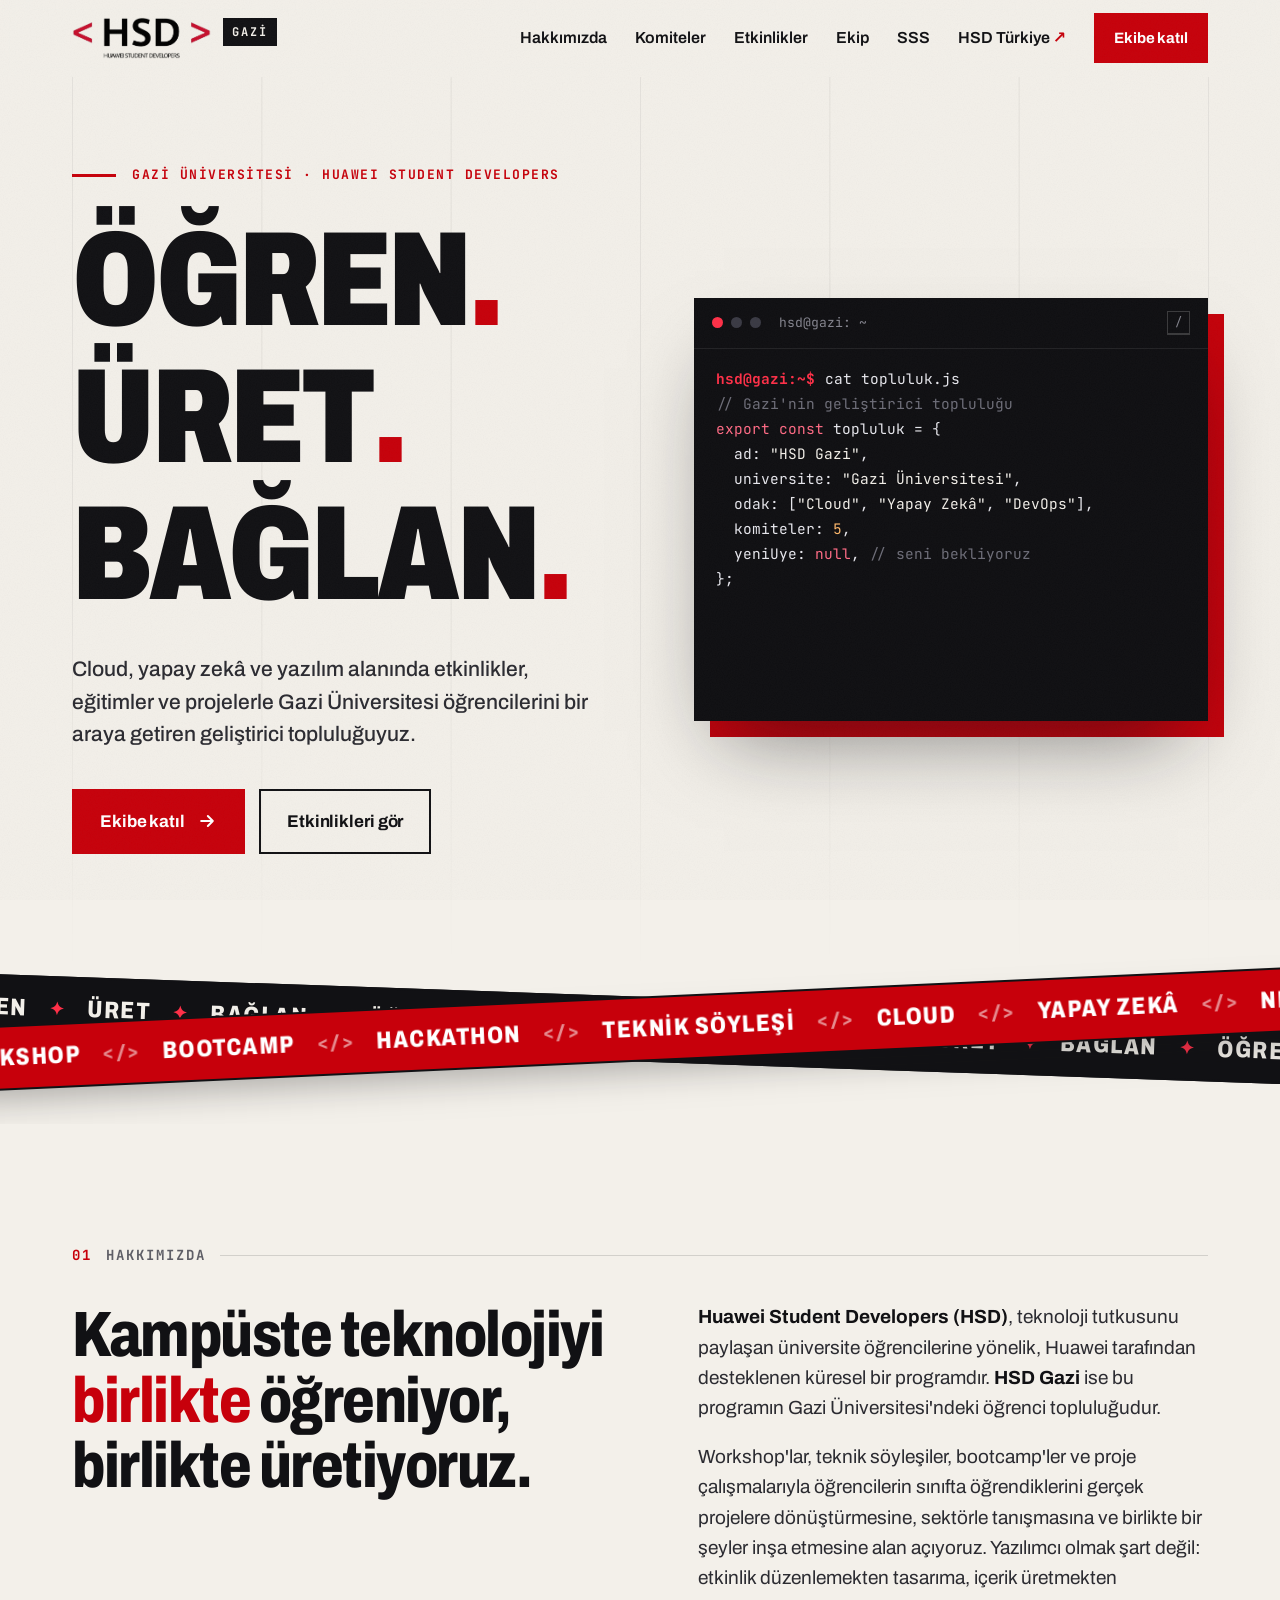
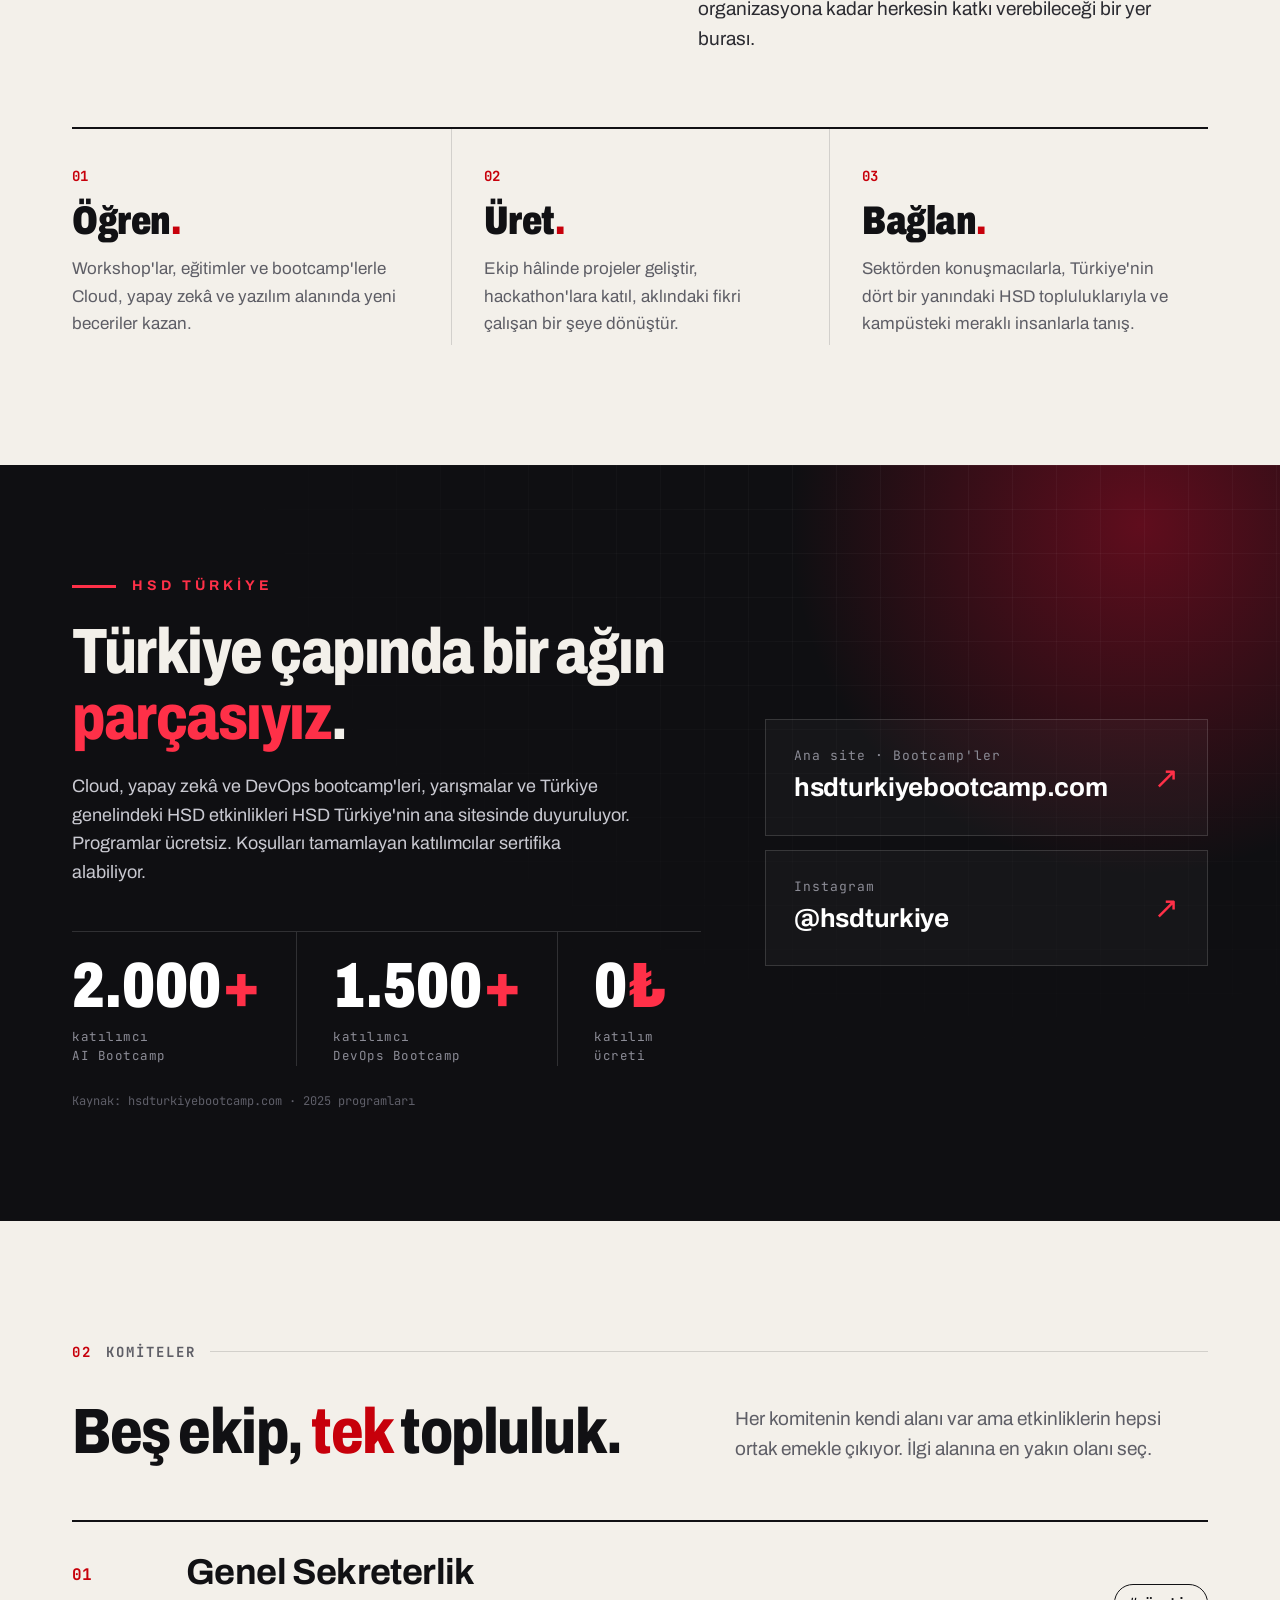
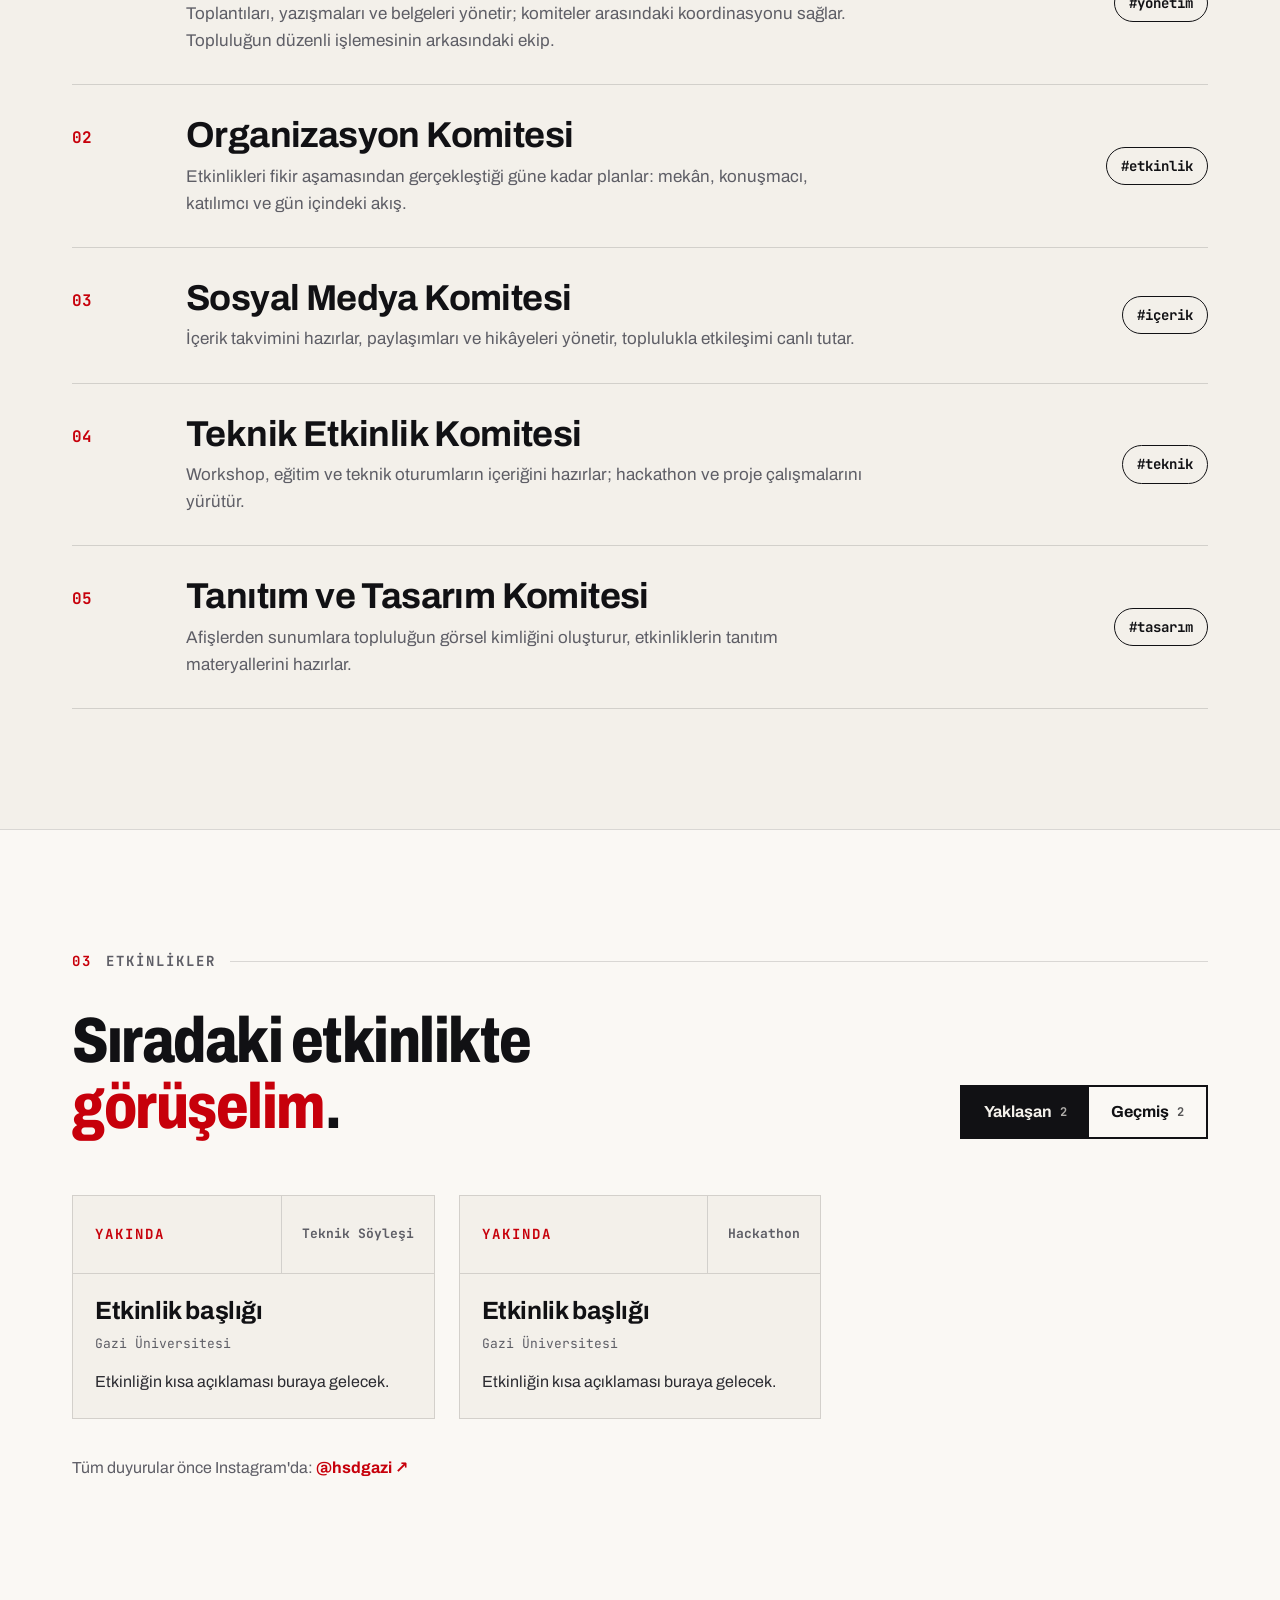
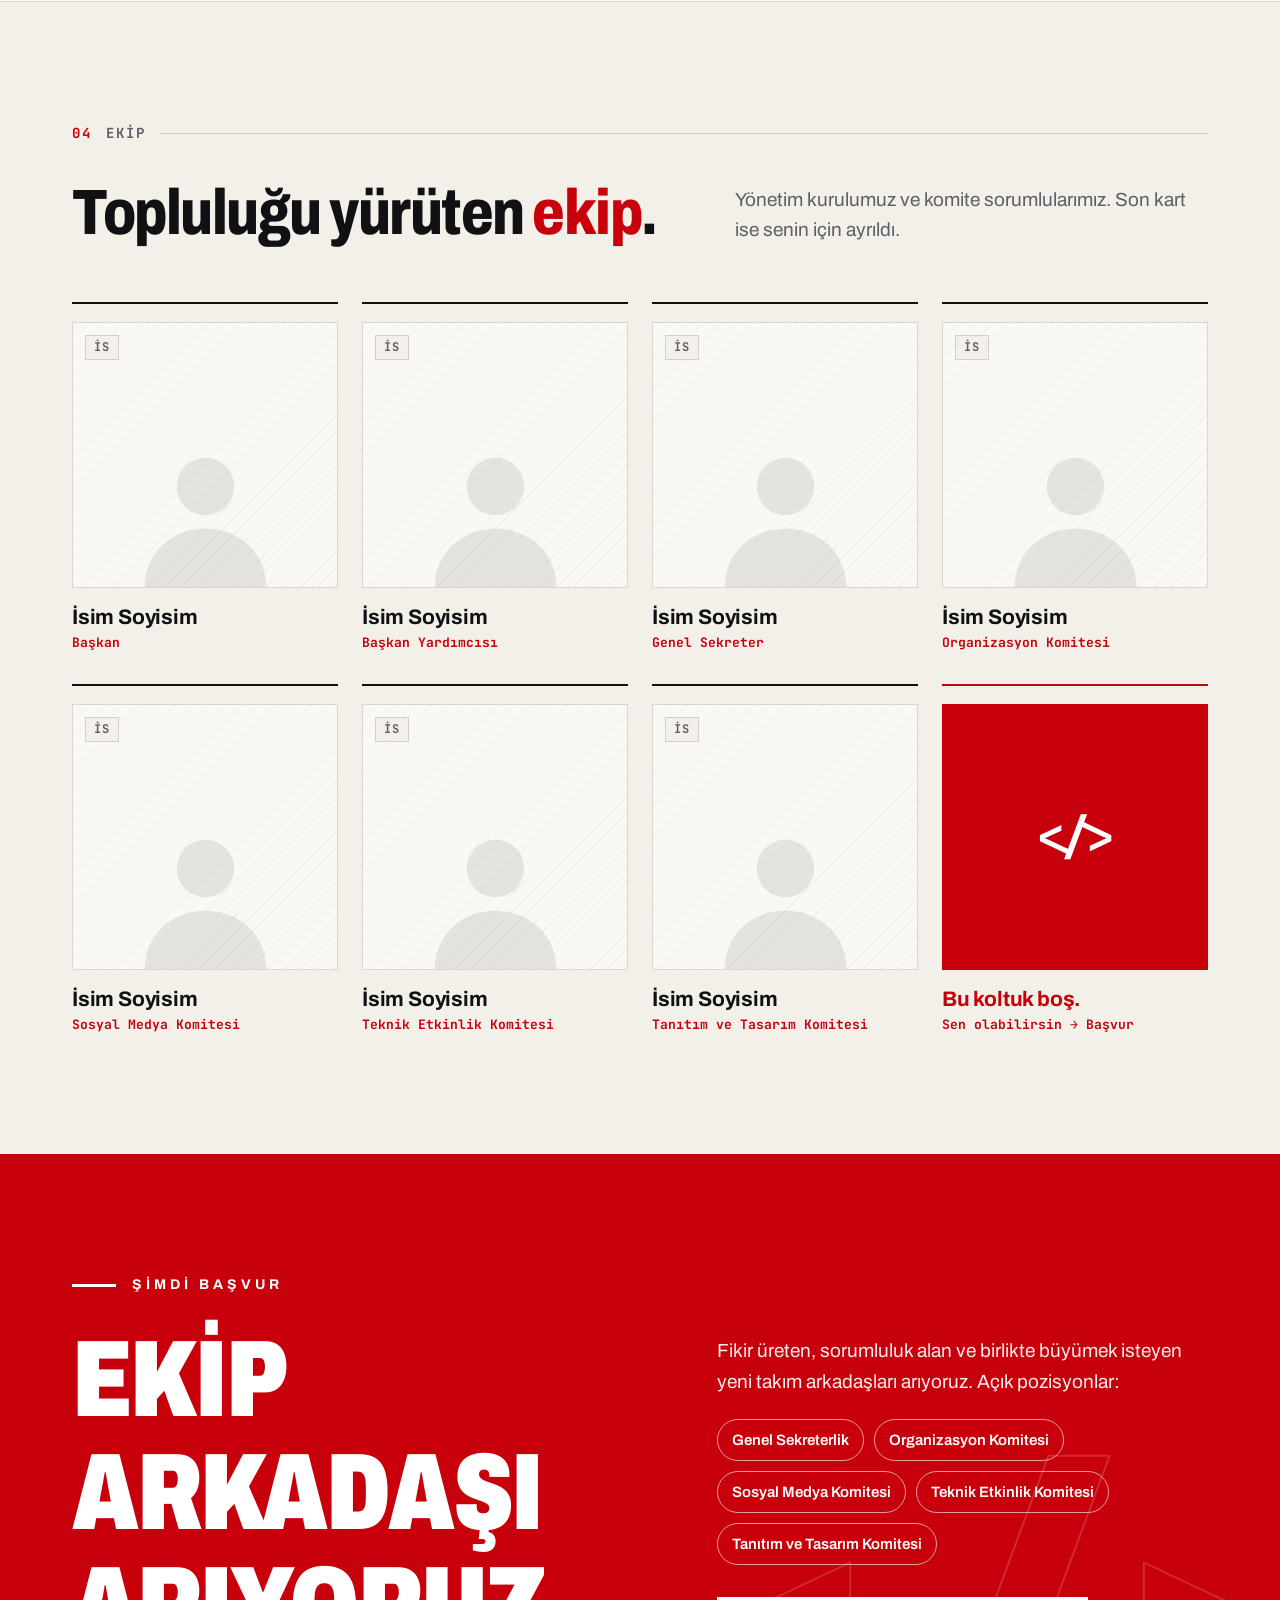
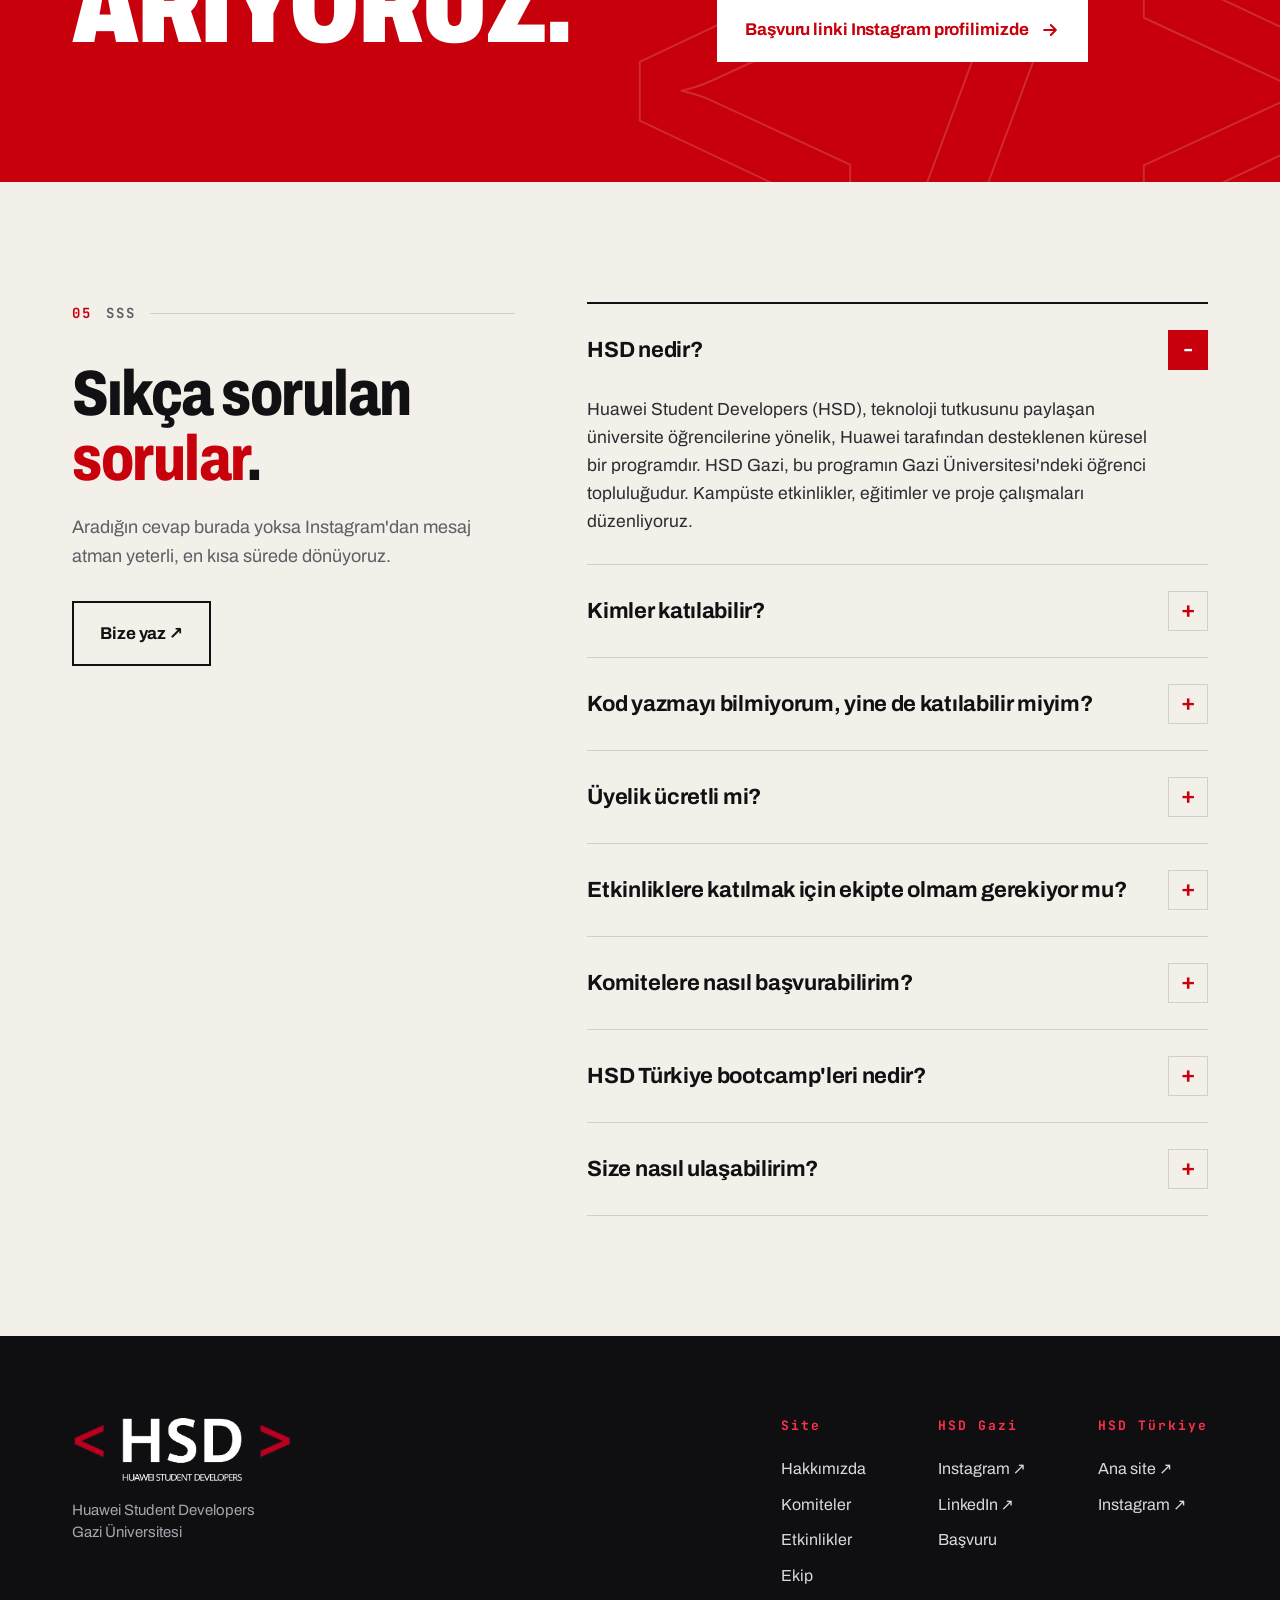
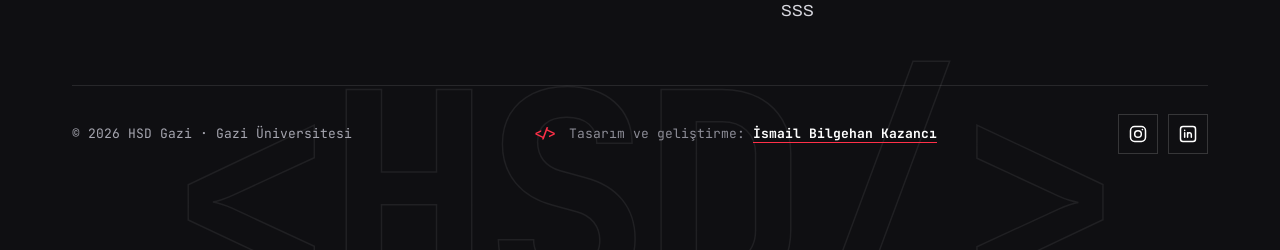
==== commit 186bd631: "Kayan bantlar: geniş ekranda boşluk kalmasın Bantların içeriği sabit sayıda tekrarlandığı için geniş" ====
--- a/index.html
+++ b/index.html
@@ -107,16 +107,21 @@
     </div>
   </section>
 
-  <!-- ===== Kesişen bantlar ===== -->
+  <!-- ===== Kesişen bantlar =====
+       data-items: bir tekrarın kaç öğeden oluştuğu. main.js bu ilk tekrarı alıp
+       ekran genişliğini dolduracak kadar çoğaltır; buradaki fazladan tekrarlar yalnızca JS kapalıyken bandı doldurmak için. -->
   <div class="bands" aria-hidden="true">
     <div class="band band-dark">
-      <div class="band-track band-rev">
-        <span>ÖĞREN</span><i>✦</i><span>ÜRET</span><i>✦</i><span>BAĞLAN</span><i>✦</i><span>ÖĞREN</span><i>✦</i><span>ÜRET</span><i>✦</i><span>BAĞLAN</span><i>✦</i><span>ÖĞREN</span><i>✦</i><span>ÜRET</span><i>✦</i><span>BAĞLAN</span><i>✦</i>
-        <span>ÖĞREN</span><i>✦</i><span>ÜRET</span><i>✦</i><span>BAĞLAN</span><i>✦</i><span>ÖĞREN</span><i>✦</i><span>ÜRET</span><i>✦</i><span>BAĞLAN</span><i>✦</i><span>ÖĞREN</span><i>✦</i><span>ÜRET</span><i>✦</i><span>BAĞLAN</span><i>✦</i>
+      <div class="band-track band-rev" data-items="6" data-speed="30">
+        <span>ÖĞREN</span><i>✦</i><span>ÜRET</span><i>✦</i><span>BAĞLAN</span><i>✦</i>
+        <span>ÖĞREN</span><i>✦</i><span>ÜRET</span><i>✦</i><span>BAĞLAN</span><i>✦</i>
+        <span>ÖĞREN</span><i>✦</i><span>ÜRET</span><i>✦</i><span>BAĞLAN</span><i>✦</i>
+        <span>ÖĞREN</span><i>✦</i><span>ÜRET</span><i>✦</i><span>BAĞLAN</span><i>✦</i>
+        <span>ÖĞREN</span><i>✦</i><span>ÜRET</span><i>✦</i><span>BAĞLAN</span><i>✦</i>
       </div>
     </div>
     <div class="band band-red">
-      <div class="band-track">
+      <div class="band-track" data-items="14" data-speed="42">
         <span>WORKSHOP</span><i>&lt;/&gt;</i><span>BOOTCAMP</span><i>&lt;/&gt;</i><span>HACKATHON</span><i>&lt;/&gt;</i><span>TEKNİK SÖYLEŞİ</span><i>&lt;/&gt;</i><span>CLOUD</span><i>&lt;/&gt;</i><span>YAPAY ZEKÂ</span><i>&lt;/&gt;</i><span>NETWORKING</span><i>&lt;/&gt;</i>
         <span>WORKSHOP</span><i>&lt;/&gt;</i><span>BOOTCAMP</span><i>&lt;/&gt;</i><span>HACKATHON</span><i>&lt;/&gt;</i><span>TEKNİK SÖYLEŞİ</span><i>&lt;/&gt;</i><span>CLOUD</span><i>&lt;/&gt;</i><span>YAPAY ZEKÂ</span><i>&lt;/&gt;</i><span>NETWORKING</span><i>&lt;/&gt;</i>
       </div>
--- a/assets/css/style.css
+++ b/assets/css/style.css
@@ -257,8 +257,11 @@
 .band { position: absolute; left: -6%; right: -6%; top: 50%; overflow: hidden; border-block: 2px solid var(--ink); }
 .band-red { background: var(--red); color: #fff; transform: translateY(-50%) rotate(-2.6deg); z-index: 2; box-shadow: 0 18px 40px -18px rgba(17,17,20,.5); }
 .band-dark { background: var(--ink); color: var(--bg); transform: translateY(-50%) rotate(2deg); }
-.band-track { display: flex; width: max-content; animation: marquee 42s linear infinite; }
-.band-rev { animation-direction: reverse; animation-duration: 50s; }
+/* Kayma yalnızca main.js içeriği ekranı dolduracak kadar çoğalttıktan sonra (is-ready) başlar;
+   aksi hâlde döngü başında/sonunda bantta boşluk kalıyordu. */
+.band-track { display: flex; width: max-content; }
+.band-track.is-ready { animation: marquee var(--band-dur, 40s) linear infinite; }
+.band-rev.is-ready { animation-direction: reverse; }
 .band span, .band i {
   padding: 16px 20px; font-weight: 800; font-stretch: 80%; font-size: 24px; letter-spacing: 1.5px; white-space: nowrap; line-height: 1.2;
 }
